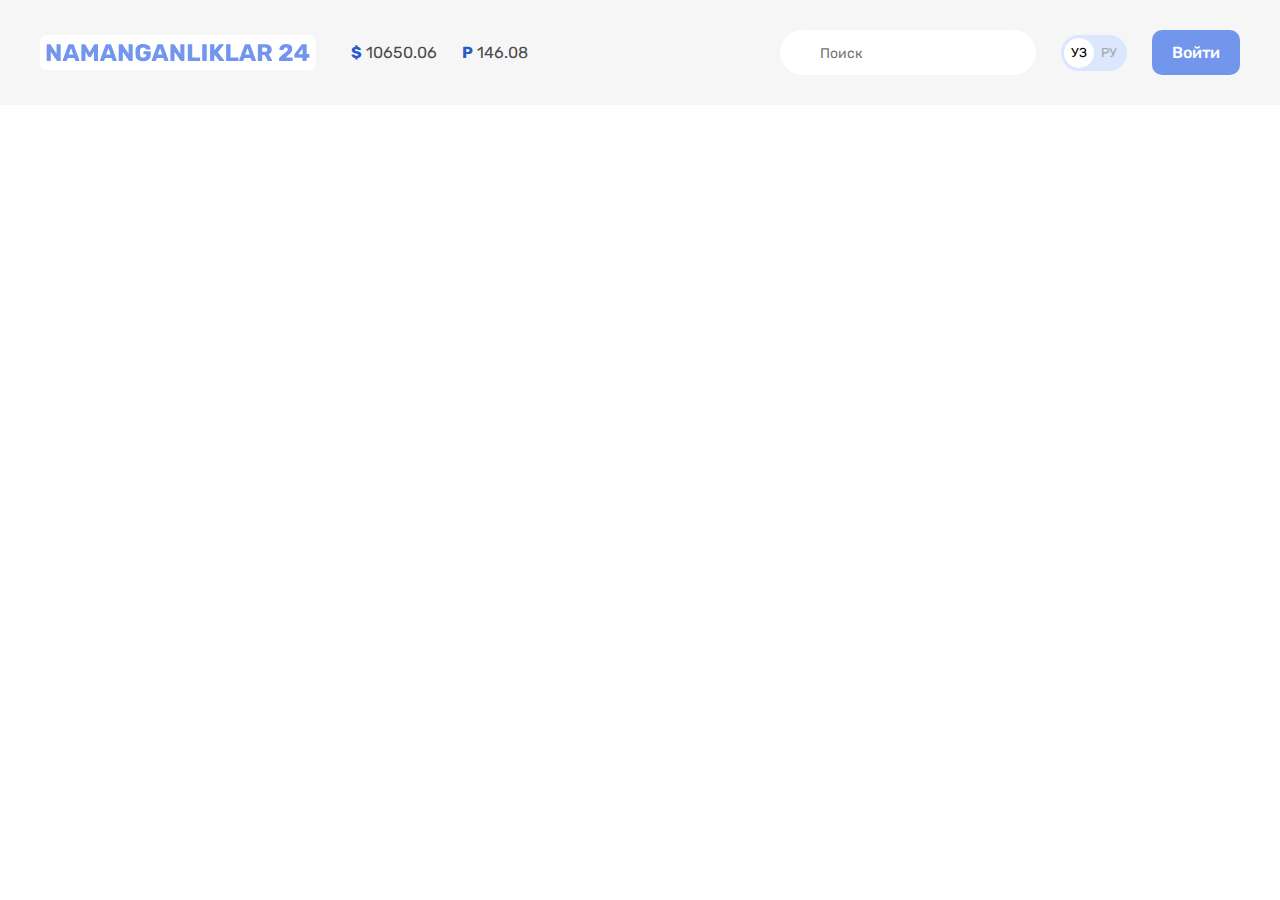
==== index.html @ 697c89db "Add global search form and offsetforms" ====
<!DOCTYPE html>
<html lang="uz">
<head>
  <meta charset="UTF-8">
  <meta http-equiv="X-UA-Compatible" content="IE=edge">
  <meta name="viewport" content="width=device-width, initial-scale=1.0">
  <!--Google fonts-->
  <link rel="preconnect" href="https://fonts.googleapis.com">
  <link rel="preconnect" href="https://fonts.gstatic.com" crossorigin>
  <link href="https://fonts.googleapis.com/css2?family=Rubik:wght@400;500;700&display=swap" rel="stylesheet">
  <link rel="stylesheet" type="text/css" href="css/main.css">
  <link rel="stylesheet" text="text/css" href="css/normalize.css">
  <title>N24 sayti</title>
</head>
<body>

  <!-- SITE-HEADER -->
  <header class="site-header">
    <!-- SITE-HEADER-TOP -->
    <div class="site-header-top">
      <div class="site-header-top-container container">
        <!-- SITE-HEADER-LOGO -->
        <a class="site-header-logo" href="index.html">
          <img class="logo-img" src="img/logo.svg" alt="N24-logo" width="264" height="28">
        </a>

        <!-- Currency-Rates -->
        <ul class="currency-rates">
          <li class="currency-rates-item">
            <b class="currency-rates-type">$</b>
            <span class="currency-rates-value">10650.06</span>
          </li>
          <li class="currency-rates-item">
            <b class="currency-rates-type">P</b>
            <span class="currency-rates-value">146.08</span>
          </li>
        </ul>

        <!-- Global-Search-Form -->
        <form class="global-search-form" action="https://echo.htmlacademy.ru" method="get">
          <input class="global-search-form-input" type="search" name="serch" placeholder="Поиск" aria-label="Поиск" required>
        </form>

        <!-- Lang-Toggle-->
        <div class="lang-toggle">
          <a class="lang-toggle-link lang-toggle-link-active" href="index.html">УЗ</a>
          <a class="lang-toggle-link" href="index.html/ru">РУ</a>
        </div>
          <!-- Site-Header-Auth -->
          <a class="button button-primary" href="#">Войти</a>
    </div>
    </div>
  </header>
</body>
</html>
---- css/main.css ----
/* Global */

* {
  box-sizing: border-box;
}

html {
  height: 100%;
  scroll-behavior: smooth;
}

body {
  display: flex;
  flex-direction: column;
  height: 100%;
  padding: 0;
  margin: 0;
  font-family: "Rubik", "Arial", sans-serif;
  font-size: 16px;
  line-height: 22px;
  background-color: #fff;
  color: #4a4b4c;
}

img {
  max-width: 100%;
  height: auto;
}

/* OUTLINE STYLES */
*:focus {
  outline: 2px dashed #7296ec;
  outline-offset: 3px;
}

/* BUTTON */
.button {
  display: inline-block;
  padding: 13px 20px;
  border-radius: 10px;
  font-size: 16px;
  line-height: normal;
  font-weight: 500;
  text-decoration: none;
  text-align: center;
  cursor: pointer;
}

.button-primary {
  background-color: #7296ec;
  color: #fff;
}

.button-primary:hover {
  opacity: 0.8;
}

.button-primary:active {
  opacity: 0.6;
}

/* CONTAINER */
.container {
  width: 100%;
  max-width: 1240px;
  padding-left: 20px;
  padding-right: 20px;
  margin-left: auto;
  margin-right: auto;
}

/* SITE-HEADER */
.site-header {
}

/* SITE-HEADER-TOP */
.site-header-top {
  padding-top: 30px;
  padding-bottom: 30px;
  background-color: #f6f6f6;
}

.site-header-top-container {
  display: flex;
  align-items: center;
}
.container {
}
.site-header-logo {
  background-color: #fff;
  margin-right: 35px;
  padding: 8px 6px;
  border-radius: 7px;
  display: flex;
}

.site-header-logo:hover {
  opacity: 0.8;
}

.site-header-logo:active {
  opacity: 0.6;
}

.logo-img {
}

/* CURRENCY-RATES */
.currency-rates {
  display: flex;
  align-items: center;
  padding: 0;
  margin: 0;
  margin-right: auto;
  list-style: none;
}
.currency-rates-item:not(:last-child) {
  margin-right: 25px;
}
.currency-rates-type {
  color: #2959ce;
}

/* GLOBAL-SEARCH-FORM */
.global-search-form {
  margin-right: 25px;
}

.global-search-form-input {
  padding-top: 15px;
  padding-right: 20px;
  padding-bottom: 13px;
  padding-left: 40px;
  border: 0;
  border-radius: 60px;
  font-size: 14px;
  line-height: normal;
}

.currency-rates-value {
}
.lang-toggle {
  display: flex;
  padding: 3px;
  margin-right: 25px;
  border-radius: 39px;
  background-color: #dce6ff;
}
.lang-toggle-link {
  width: 30px;
  height: 30px;
  border-radius: 50%;
  font-size: 13px;
  line-height: 30px;
  color: #a6a6a6;
  text-align: center;
  text-decoration: none;
}
.lang-toggle-link-active {
  background-color: #fff;
  color: #000;
}
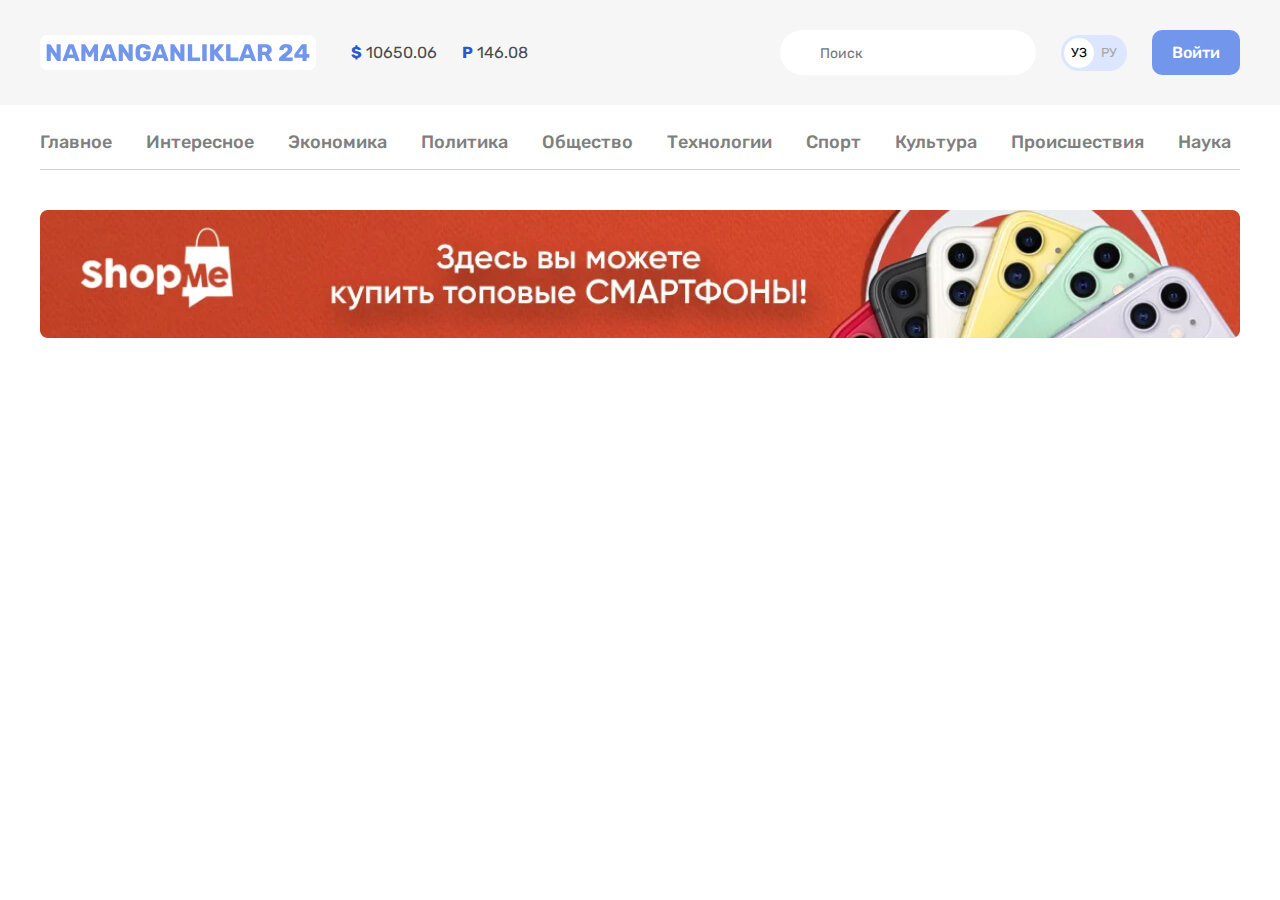
==== commit 33245368: "Add site-nav and site-header banner" ====
--- a/index.html
+++ b/index.html
@@ -50,6 +50,31 @@
           <a class="button button-primary" href="#">Войти</a>
     </div>
     </div>
+
+  <div class="container">
+    <!-- SITENAV -->
+    <nav class="sitenav">
+      <ul class="sitenav-list">
+        <li class="sitenav-item"><a class="sitenav-link" href="#">Главное</a></li>
+        <li class="sitenav-item"><a class="sitenav-link" href="#">Интересное</a></li>
+        <li class="sitenav-item"><a class="sitenav-link" href="#">Экономика</a></li>
+        <li class="sitenav-item"><a class="sitenav-link" href="#">Политика</a></li>
+        <li class="sitenav-item"><a class="sitenav-link" href="#">Общество</a></li>
+        <li class="sitenav-item"><a class="sitenav-link" href="#">Технологии</a></li>
+        <li class="sitenav-item"><a class="sitenav-link" href="#">Спорт</a></li>
+        <li class="sitenav-item"><a class="sitenav-link" href="#">Культура</a></li>
+        <li class="sitenav-item"><a class="sitenav-link" href="#">Происшествия</a></li>
+        <li class="sitenav-item"><a class="sitenav-link" href="#">Наука</a></li>
+      </ul>
+    </nav>
+
+    <!-- SITE-HEADER-BANNER -->
+    <aside class="site-header-banner">
+      <a class="site-header-banner-link" href="https://olcha.uz" target="_blank">
+        <img class="site-header-banner-img" src="img/shopme-banner.jpg" alt="Shopme banner" width="1200" height="128" srcset="img/shopme-banner.jpg 1x, img/shopme-banner@2x.jpg 2x">
+      </a>
+    </aside>
+  </div>
   </header>
 </body>
-</html>+</html>
--- a/css/main.css
+++ b/css/main.css
@@ -76,9 +76,10 @@
 /* SITE-HEADER-TOP */
 .site-header-top {
   padding-top: 30px;
+  margin-bottom: 10px;
   padding-bottom: 30px;
   background-color: #f6f6f6;
-}
+ }
 
 .site-header-top-container {
   display: flex;
@@ -160,3 +161,50 @@
   background-color: #fff;
   color: #000;
 }
+
+/* SITENAV */
+.sitenav {
+  padding-top: 12px;
+  padding-bottom: 12px;
+  border-bottom: 1px solid #d1d1d1;
+  margin-bottom: 40px;
+  font-size: 18px;
+  line-height: normal;
+  font-weight: 500;
+}
+.sitenav-list {
+  display: flex;
+  flex-wrap: wrap;
+  align-items: center;
+  padding: 0;
+  margin: 0;
+  list-style: none;
+}
+
+.sitenav-item {
+  margin-top: 4px;
+  margin-bottom: 4px;
+}
+
+.sitenav-item:not(:last-child) {
+  margin-right: 34px;
+}
+
+.sitenav-link {
+  display: block;
+  color: #7f7f7f;
+  text-decoration: none;
+}
+
+.sitenav-link:hover {
+  color: #7296ec;
+}
+
+.sitenav-link:active {
+  opacity: 0.6;
+}
+
+/* SITE-HEADER-BANNER */
+.site-header-banner-link {
+  display: flex;
+}
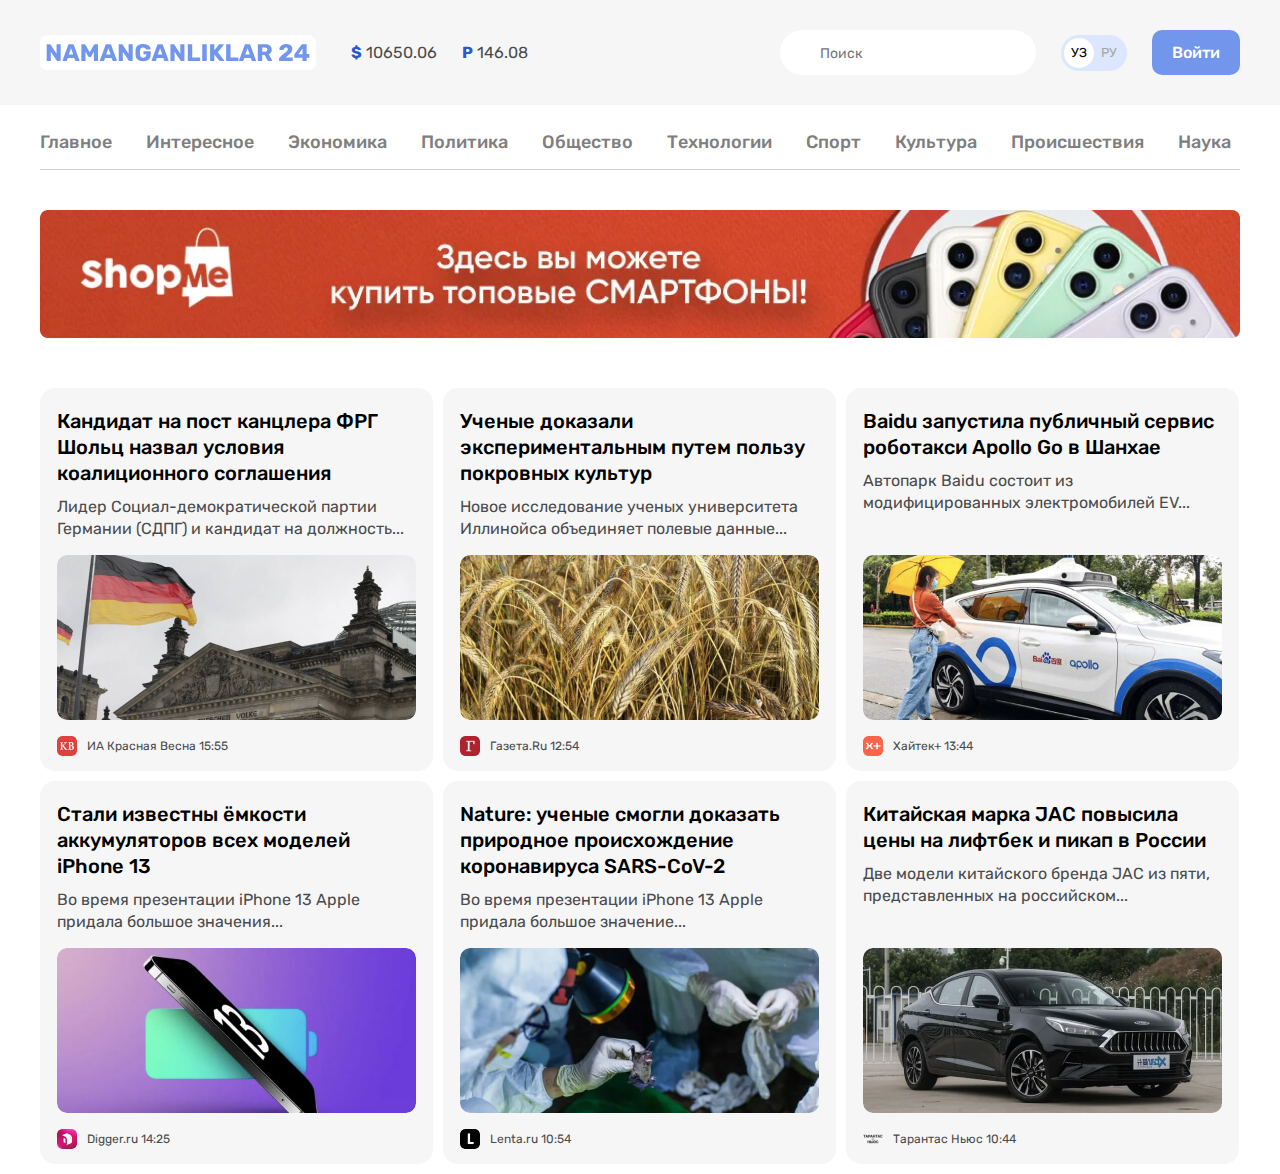
==== commit e4a07e98: "Add site-news grid" ====
--- a/index.html
+++ b/index.html
@@ -9,7 +9,7 @@
   <link rel="preconnect" href="https://fonts.gstatic.com" crossorigin>
   <link href="https://fonts.googleapis.com/css2?family=Rubik:wght@400;500;700&display=swap" rel="stylesheet">
   <link rel="stylesheet" type="text/css" href="css/main.css">
-  <link rel="stylesheet" text="text/css" href="css/normalize.css">
+  <link rel="stylesheet" type="text/css" href="css/normalize.css">
   <title>N24 sayti</title>
 </head>
 <body>
@@ -76,5 +76,110 @@
     </aside>
   </div>
   </header>
+
+  <!-- MAIN-CONTENT -->
+  <main class="main-content">
+    <div class="container">
+      <!-- <h1>Namanganliklar24 - сайт новостей</h1> -->
+
+      <!-- TOP-NEWS -->
+      <section class="top-news">
+        <!-- <h2>Топ новости</h2> -->
+        <!-- NEWS-GRID -->
+        <div class="news-grid">
+          <!-- NEWS-GRID-ITEM -->
+          <article class="news-grid-item article-card">
+            <h3 class="article-card-title">
+              <a class="article-card-link" href="#">Кандидат на пост канцлера ФРГ Шольц назвал условия коалиционного соглашения</a>
+            </h3>
+            <p class="article-card-text">Лидер Социал-демократической партии Германии (СДПГ) и кандидат на должность...</p>
+            <img class="article-card-img" src="img/germany.jpg" alt="Кандидат на пост канцлера ФРГ Шольц назвал условия коалиционного соглашения" width="360" height="165" srcset="img/germany.jpg 1x, img/germany.jpg 2x">
+            <footer class="article-card-footer">
+              <img class="article-card-source-icon" src="img/krasnaya-vesna.jpg" alt="" width="20" height="20" srcset="img/krasnaya-vesna.jpg 1x, img/krasnaya-vesna.jpg 2x">
+              <div class="article-card-source-item">
+                <span class="article-card-source">ИА Красная Весна</span>
+                <time datetime="2021-09-27T15:55:00 ">15:55</time>
+              </div>
+            </footer>
+          </article>
+          <!-- NEWS-GRID-ITEM -->
+          <article class="news-grid-item article-card">
+            <h3 class="article-card-title">
+              <a class="article-card-link" href="#">Ученые доказали экспериментальным путем пользу покровных культур</a>
+            </h3>
+            <p class="article-card-text">Новое исследование ученых университета Иллинойса объединяет полевые данные...</p>
+            <img class="article-card-img" src="img/wheat.jpg" alt="Ученые доказали экспериментальным путем пользу покровных культур" width="360" height="165" srcset="img/wheat.jpg 1x, img/wheat.jpg 2x">
+            <footer class="article-card-footer">
+              <img class="article-card-source-icon" src="img/gazetaru.jpg" alt="" width="20" height="20" srcset="img/gazetaru.jpg 1x, img/gazetaru.jpg 2x">
+              <div class="article-card-source-item">
+                <span class="article-card-source">Газета.Ru</span>
+                <time datetime="2021-09-27T12:54:00 ">12:54</time>
+              </div>
+            </footer>
+          </article>
+          <!-- NEWS-GRID-ITEM -->
+          <article class="news-grid-item article-card">
+            <h3 class="article-card-title">
+              <a class="article-card-link" href="#">Baidu запустила публичный сервис роботакси Apollo Go в Шанхае</a>
+            </h3>
+            <p class="article-card-text">Автопарк Baidu состоит из модифицированных электромобилей EV...</p>
+            <img class="article-card-img" src="img/baidu.jpg" alt="Baidu запустила публичный сервис роботакси Apollo Go в Шанхае" width="360" height="165" srcset="img/baidu.jpg 1x, img/baidu.jpg 2x">
+            <footer class="article-card-footer">
+              <img class="article-card-source-icon" src="img/haytek.jpg" alt="" width="20" height="20" srcset="img/haytek.jpg 1x, img/haytek.jpg 2x">
+              <div class="article-card-source-item">
+                <span class="article-card-source">Хайтек+</span>
+                <time datetime="2021-09-27T13:44:00 ">13:44</time>
+              </div>
+            </footer>
+          </article>
+          <!-- NEWS-GRID-ITEM -->
+          <article class="news-grid-item article-card">
+            <h3 class="article-card-title">
+              <a class="article-card-link" href="#">Стали известны ёмкости аккумуляторов всех моделей iPhone 13</a>
+            </h3>
+            <p class="article-card-text">Во время презентации iPhone 13 Apple придала большое значения...</p>
+            <img class="article-card-img" src="img/iphone.jpg" alt="Стали известны ёмкости аккумуляторов всех моделей iPhone 13" width="360" height="165" srcset="img/iphone.jpg 1x, img/iphone.jpg 2x">
+            <footer class="article-card-footer">
+              <img class="article-card-source-icon" src="img/digger.jpg" alt="" width="20" height="20" srcset="img/digger.jpg 1x, img/digger.jpg 2x">
+              <div class="article-card-source-item">
+                <span class="article-card-source">Digger.ru</span>
+                <time datetime="2021-09-27T14:25:00 ">14:25</time>
+              </div>
+            </footer>
+          </article>
+          <!-- NEWS-GRID-ITEM -->
+          <article class="news-grid-item article-card">
+            <h3 class="article-card-title">
+              <a class="article-card-link" href="#">Nature: ученые смогли доказать природное происхождение коронавируса SARS-CoV-2</a>
+            </h3>
+            <p class="article-card-text">Во время презентации iPhone 13 Apple придала большое значение...</p>
+            <img class="article-card-img" src="img/science.jpg" alt="Nature: ученые смогли доказать природное происхождение коронавируса SARS-CoV-2" width="360" height="165" srcset="img/science.jpg 1x, img/science.jpg 2x">
+            <footer class="article-card-footer">
+              <img class="article-card-source-icon" src="img/lentaru.jpg" alt="" width="20" height="20" srcset="img/lentaru.jpg 1x, img/lentaru.jpg 2x">
+              <div class="article-card-source-item">
+                <span class="article-card-source">Lenta.ru</span>
+                <time datetime="2021-09-27T10:54:00 ">10:54</time>
+              </div>
+            </footer>
+          </article>
+          <!-- NEWS-GRID-ITEM -->
+          <article class="news-grid-item article-card">
+            <h3 class="article-card-title">
+              <a class="article-card-link" href="#">Китайская марка JAC повысила цены на лифтбек и пикап в России</a>
+            </h3>
+            <p class="article-card-text">Две модели китайского бренда JAC из пяти, представленных на российском...</p>
+            <img class="article-card-img" src="img/car.jpg" alt="Китайская марка JAC повысила цены на лифтбек и пикап в России" width="360" height="165" srcset="img/car.jpg 1x, img/car.jpg 2x">
+            <footer class="article-card-footer">
+              <img class="article-card-source-icon" src="img/tarantas.png" alt="" width="20" height="20" srcset="img/tarantas.png 1x, img/tarantas.png 2x">
+              <div class="article-card-source-item">
+                <span class="article-card-source">Тарантас Ньюс</span>
+                <time datetime="2021-09-27T10:44:00 ">10:44</time>
+              </div>
+            </footer>
+          </article>
+        </div>
+      </section>
+    </div>
+  </main>
 </body>
 </html>
--- a/css/main.css
+++ b/css/main.css
@@ -208,3 +208,85 @@
 .site-header-banner-link {
   display: flex;
 }
+
+/* MAIN-CONTENT */
+.main-content {
+  flex-grow: 1;
+  padding-top: 50px;
+}
+
+/* NEWS-GRID */
+.news-grid {
+  display: flex;
+  flex-wrap: wrap;
+  margin-left: -10px;
+}
+
+.news-grid-item {
+  width: 393px;
+  margin-left: 10px;
+  margin-bottom: 10px;
+}
+
+.article-card {
+  display: flex;
+  flex-direction: column;
+  padding: 20px 17px 15px;
+  border-radius: 15px;
+  background-color: #f6f6f6;
+}
+
+.article-card-title {
+  margin-top: 0;
+  margin-bottom: 10px;
+  font-size: 20px;
+  font-weight: 500;
+  line-height: 26px;
+}
+.article-card-link {
+  display: inline-block;
+  color: #000;
+  text-decoration: none;
+}
+
+.article-card-link:hover {
+  color: #7296ec;
+}
+
+.article-card-link:active {
+  opacity: 0.6;
+}
+
+.article-card-text {
+  margin-top: 0;
+  margin-bottom: 15px;
+}
+
+.article-card-img {
+  display: block;
+  margin-top: auto;
+  width: 360px;
+  height: 165px;
+  margin-bottom: 16px;
+  border-radius: 10px;
+  object-fit: cover;
+}
+.article-card-footer {
+  display: flex;
+  align-items: center;
+}
+
+.article-card-source-icon {
+  width: 20px;
+  height: 20px;
+  margin-right: 10px;
+  border-radius: 5px;
+}
+
+.article-card-source-item {
+  font-size: 12px;
+  line-height: normal;
+  color: 5e5f61;
+}
+.article-card-source {
+}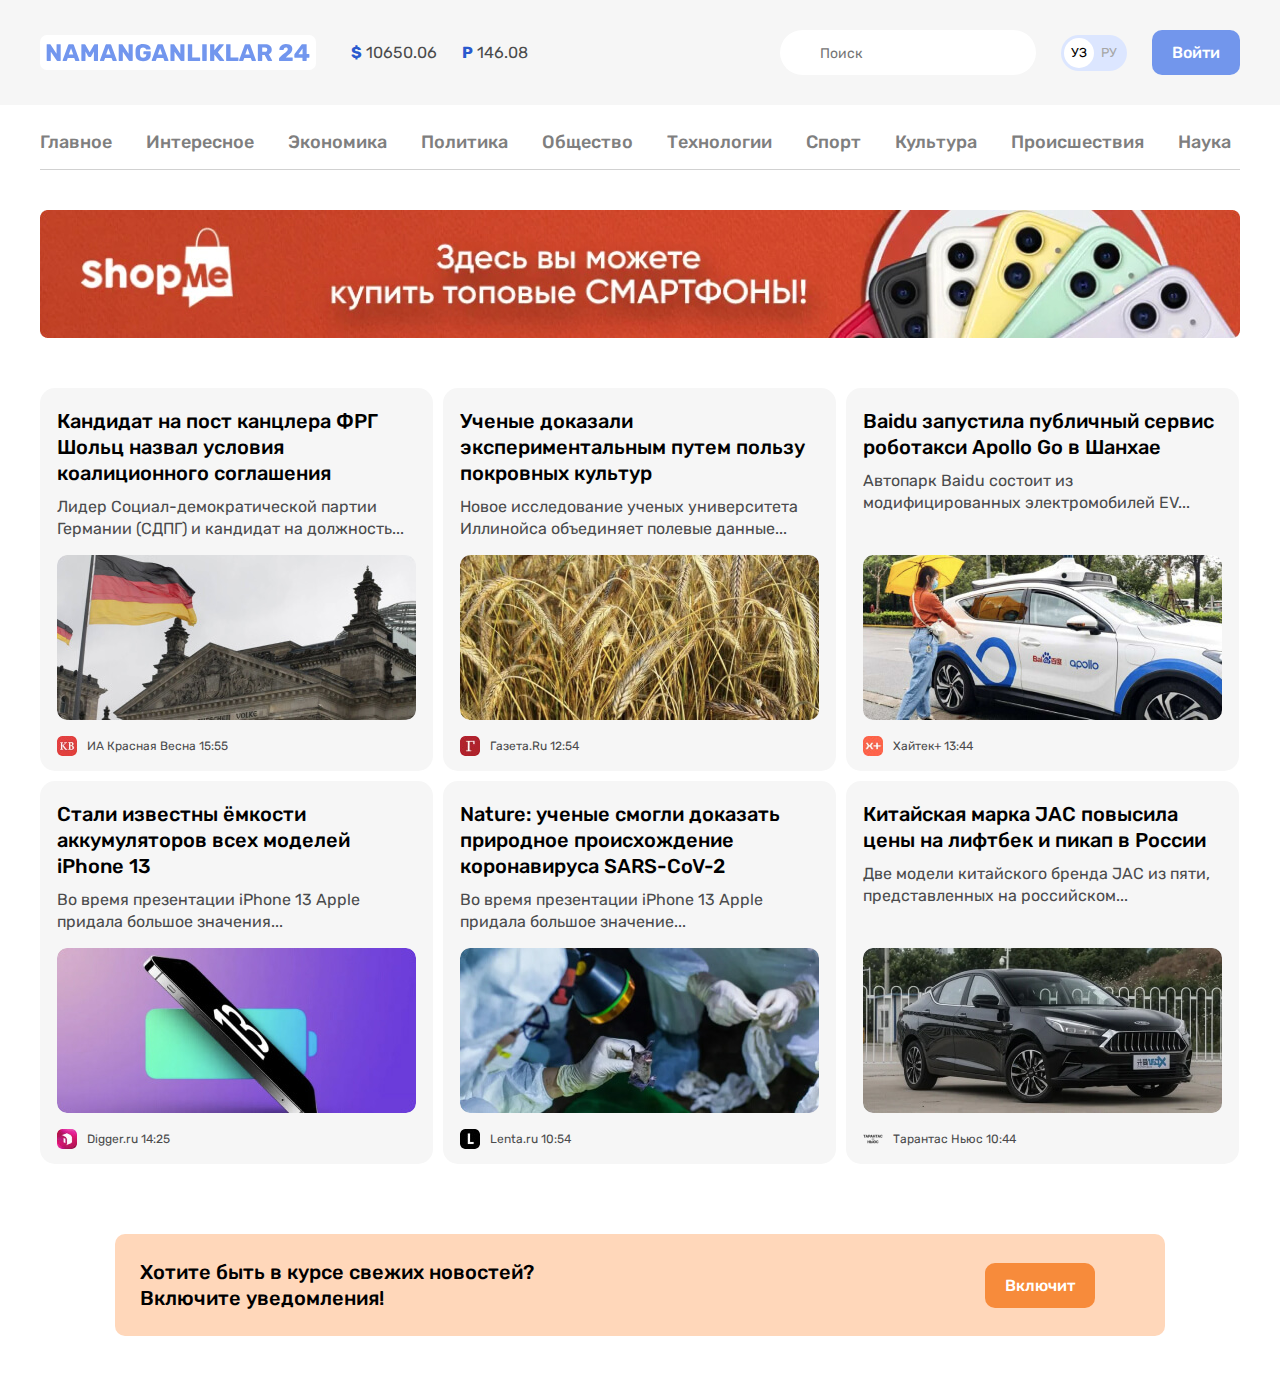
==== commit 74d806d2: "Add notifications-cta settings" ====
--- a/index.html
+++ b/index.html
@@ -179,6 +179,14 @@
           </article>
         </div>
       </section>
+
+      <!-- NOTIFICATION-CTA -->
+      <section class="cotification-cta">
+        <div class="notification-cta-text">Хотите быть в курсе свежих новостей?
+          <br>Включите уведомления!
+        </div>
+        <button class="button button-orange" type="button">Включит</button>
+      </section>
     </div>
   </main>
 </body>
--- a/css/main.css
+++ b/css/main.css
@@ -36,6 +36,7 @@
 /* BUTTON */
 .button {
   display: inline-block;
+  border: 0;
   padding: 13px 20px;
   border-radius: 10px;
   font-size: 16px;
@@ -46,17 +47,18 @@
   cursor: pointer;
 }
 
+.button:hover {
+  opacity: 0.6;
+}
+
 .button-primary {
   background-color: #7296ec;
   color: #fff;
 }
 
-.button-primary:hover {
-  opacity: 0.8;
-}
-
-.button-primary:active {
-  opacity: 0.6;
+.button-orange {
+  background-color: #f78b3b;
+  color: #fff;
 }
 
 /* CONTAINER */
@@ -288,5 +290,26 @@
   line-height: normal;
   color: 5e5f61;
 }
-.article-card-source {
+
+/* NOTIFICATION-CTA */
+.cotification-cta {
+  display: flex;
+  justify-content: space-between;
+  align-items: center;
+  padding: 25px 70px 25px 25px;
+  margin: 60px 75px;
+  border-radius: 10px;
+  background-color: #ffd7ba;
+}
+
+.notification-cta-text {
+  font-size: 20px;
+  font-weight: 500;
+  line-height: 26px;
+  color: #000;
+
+}
+.button {
+}
+.button-orange {
 }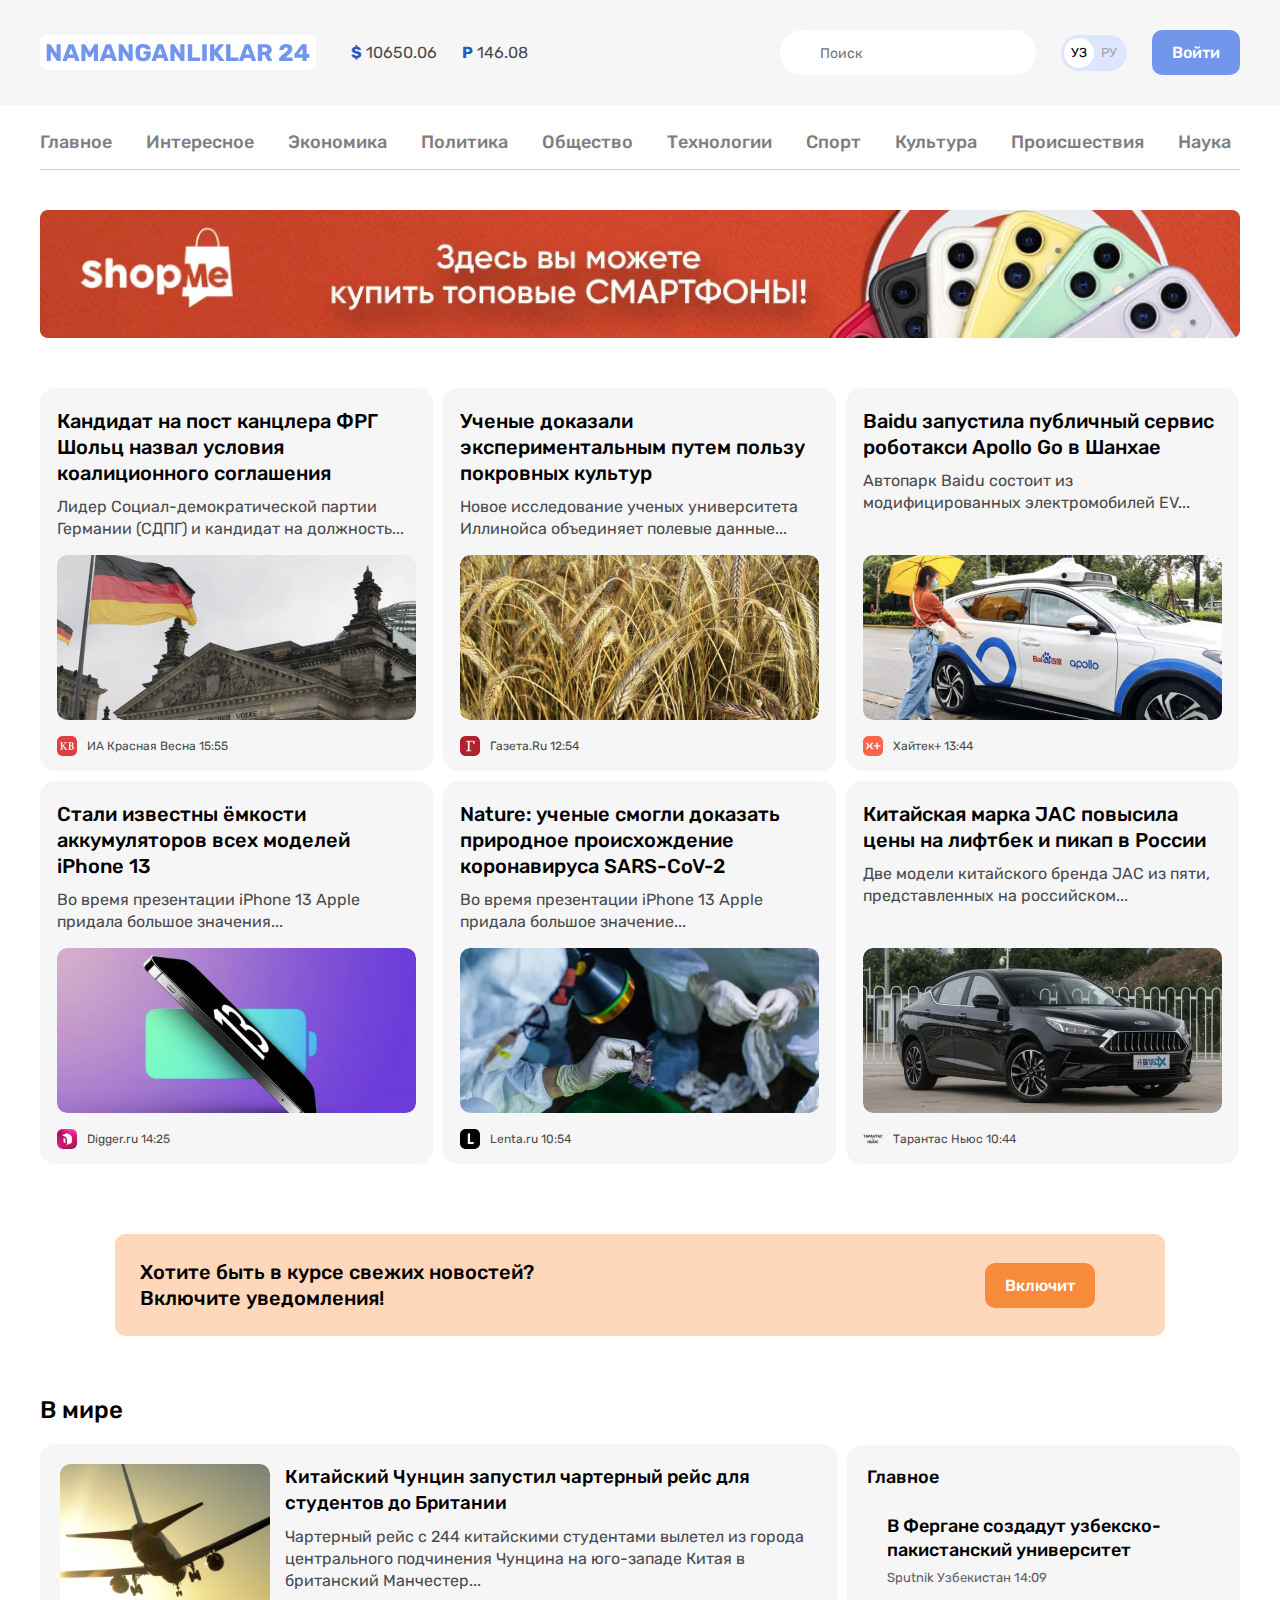
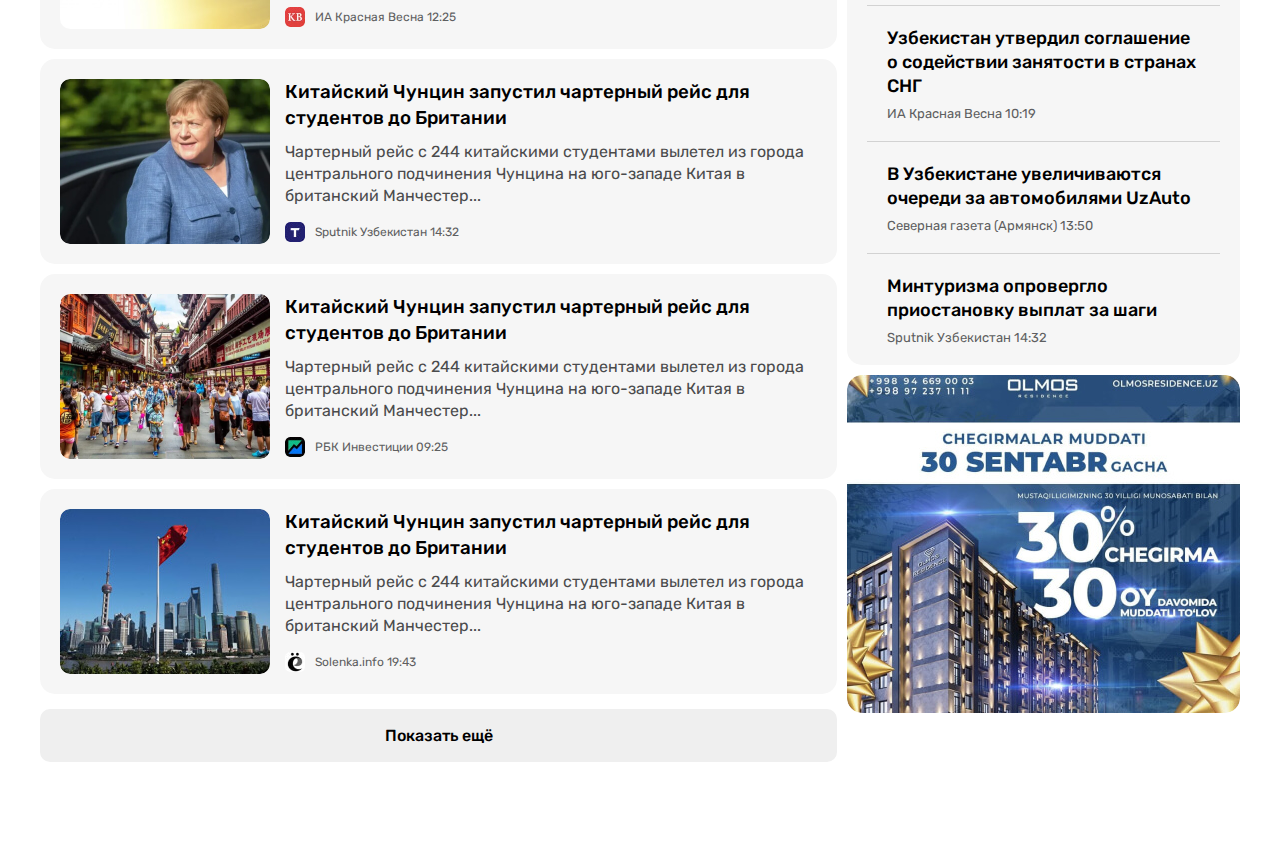
==== commit 2ed62c65: "Add global-news and sidebar" ====
--- a/index.html
+++ b/index.html
@@ -187,6 +187,136 @@
         </div>
         <button class="button button-orange" type="button">Включит</button>
       </section>
+
+      <div class="layout_2-1">
+        <div class="layout-2-1-main">
+          <section class="global-news">
+            <h2 class="global-news-heading">В мире</h2>
+            <!-- NEWS-LIST -->
+            <div class="news-list">
+              <div class="news-list-item article-card-horizontal">
+                <img class="article-card-horizontal-img" src="img/airplane.jpg" alt="" width="210" height="165" srcset="img/airplane.jpg 1x, img/airplane.jpg 2x">
+                <div class="article-card-horizontal-content">
+                  <h3 class="article-card-horizontal-title">
+                    <a class="article-card-horizontal-link" href="#">Китайский Чунцин запустил чартерный рейс для студентов до Британии</a>
+                  </h3>
+                  <p class="article-card-horizontal-text">Чартерный рейс с 244 китайскими студентами вылетел из города центрального подчинения Чунцина на юго-западе Китая в британский Манчестер...</p>
+                  <footer class="article-card-horizontal-footer">
+                    <img class="article-card-horizontal-source-icon" src="img/krasnaya-vesna.jpg" alt="" width="20" height="20" srcset="img/krasnaya-vesna.jpg 1x, img/krasnaya-vesna.jpg 2x">
+                    <div class="article-card-horizontal-source-item">
+                      <span class="article-card-horizontal-source">ИА Красная Весна</span>
+                      <time datetime="2021-09-27T12:25:00 ">12:25</time>
+                    </div>
+                  </footer>
+                </div>
+              </div>
+
+              <div class="news-list-item article-card-horizontal">
+                <img class="article-card-horizontal-img" src="img/merkel.jpg" alt="" width="210" height="165" srcset="img/merkel.jpg 1x, img/merkel.jpg 2x">
+                <div class="article-card-horizontal-content">
+                  <h3 class="article-card-horizontal-title">
+                    <a class="article-card-horizontal-link" href="#">Китайский Чунцин запустил чартерный рейс для студентов до Британии</a>
+                  </h3>
+                  <p class="article-card-horizontal-text">Чартерный рейс с 244 китайскими студентами вылетел из города центрального подчинения Чунцина на юго-западе Китая в британский Манчестер...</p>
+                  <footer class="article-card-horizontal-footer">
+                    <img class="article-card-horizontal-source-icon" src="img/tacc.jpg" alt="" width="20" height="20" srcset="img/tacc.jpg 1x, img/tacc.jpg 2x">
+                    <div class="article-card-horizontal-source-item">
+                      <span class="article-card-horizontal-source">Sputnik Узбекистан</span>
+                      <time datetime="2021-09-27T14:32:00 ">14:32</time>
+                    </div>
+                  </footer>
+                </div>
+              </div>
+
+              <div class="news-list-item article-card-horizontal">
+                <img class="article-card-horizontal-img" src="img/shanhay.jpg" alt="" width="210" height="165" srcset="img/shanhay.jpg 1x, img/shanhay.jpg 2x">
+                <div class="article-card-horizontal-content">
+                  <h3 class="article-card-horizontal-title">
+                    <a class="article-card-horizontal-link" href="#">Китайский Чунцин запустил чартерный рейс для студентов до Британии</a>
+                  </h3>
+                  <p class="article-card-horizontal-text">Чартерный рейс с 244 китайскими студентами вылетел из города центрального подчинения Чунцина на юго-западе Китая в британский Манчестер...</p>
+                  <footer class="article-card-horizontal-footer">
+                    <img class="article-card-horizontal-source-icon" src="img/rambler.jpg" alt="" width="20" height="20" srcset="img/rambler.jpg 1x, img/rambler.jpg 2x">
+                    <div class="article-card-horizontal-source-item">
+                      <span class="article-card-horizontal-source">РБК Инвестиции</span>
+                      <time datetime="2021-09-27T09:25:00 ">09:25</time>
+                    </div>
+                  </footer>
+                </div>
+              </div>
+
+              <div class="news-list-item article-card-horizontal">
+                <img class="article-card-horizontal-img" src="img/asha.jpg" alt="" width="210" height="165" srcset="img/asha.jpg 1x, img/asha.jpg 2x">
+                <div class="article-card-horizontal-content">
+                  <h3 class="article-card-horizontal-title">
+                    <a class="article-card-horizontal-link" href="#">Китайский Чунцин запустил чартерный рейс для студентов до Британии</a>
+                  </h3>
+                  <p class="article-card-horizontal-text">Чартерный рейс с 244 китайскими студентами вылетел из города центрального подчинения Чунцина на юго-западе Китая в британский Манчестер...</p>
+                  <footer class="article-card-horizontal-footer">
+                    <img class="article-card-horizontal-source-icon" src="img/solenka.jpg" alt="" width="20" height="20" srcset="img/solenka.jpg 1x, img/solenka.jpg 2x">
+                    <div class="article-card-horizontal-source-item">
+                      <span class="article-card-horizontal-source">Solenka.info</span>
+                      <time datetime="2021-09-27T19:43:00 ">19:43</time>
+                    </div>
+                  </footer>
+                </div>
+              </div>
+            </div>
+
+            <button class="news-list-more-button button button-block" type="button">Показать ещё</button>
+          </section>
+        </div>
+
+      <div class="layout-2-1-sidebar">
+        <section class="layout-2-1-sidebar-item sidebar-news-card">
+          <h2 class="sidebar-news-card-heading">Главное</h2>
+          <ul class="sidebar-news-card-list">
+            <li class="sidebar-news-card-item">
+              <h3 class="sidebar-news-card-title">
+                <a href="" class="sidebar-news-card-link" href="#">В Фергане создадут узбекско-пакистанский университет</a>
+              </h3>
+              <div class="sidebar-news-card-source-time">
+                <span class="sidebar-news-card-source">Sputnik Узбекистан</span>
+                <time datetime="2021-09-27T14:09:00 ">14:09</time>
+              </div>
+            </li>
+            <li class="sidebar-news-card-item">
+              <h3 class="sidebar-news-card-title">
+                <a href="" class="sidebar-news-card-link" href="#">Узбекистан утвердил соглашение о содействии занятости в странах СНГ</a>
+              </h3>
+              <div class="sidebar-news-card-source-time">
+                <span class="sidebar-news-card-source">ИА Красная Весна</span>
+                <time datetime="2021-09-27T10:19:00 ">10:19</time>
+              </div>
+            </li>
+            <li class="sidebar-news-card-item">
+              <h3 class="sidebar-news-card-title">
+                <a href="" class="sidebar-news-card-link" href="#">В Узбекистане увеличиваются очереди за автомобилями UzAuto</a>
+              </h3>
+              <div class="sidebar-news-card-source-time">
+                <span class="sidebar-news-card-source">Северная газета (Армянск)</span>
+                <time datetime="2021-09-27T13:50:00 ">13:50</time>
+              </div>
+            </li>
+            <li class="sidebar-news-card-item">
+              <h3 class="sidebar-news-card-title">
+                <a href="" class="sidebar-news-card-link" href="#">Минтуризма опровергло приостановку выплат за шаги</a>
+              </h3>
+              <div class="sidebar-news-card-source-time">
+                <span class="sidebar-news-card-source">Sputnik Узбекистан</span>
+                <time datetime="2021-09-27T14:32:00 ">14:32</time>
+              </div>
+            </li>
+          </ul>
+        </section>
+
+        <aside class="layout-2-1-sidebar-item sidebar-ad">
+          <a class="sidebar-ad-link" href="#" target="_blank">
+            <img class="sidebar-ad-img" src="img/advertise.jpg" alt="" width="393" height="338" srcset="img/advertise.jpg 1x, img/advertise.jpg 2x">
+          </a>
+        </aside>
+      </div>
+      </div>
     </div>
   </main>
 </body>
--- a/css/main.css
+++ b/css/main.css
@@ -47,8 +47,15 @@
   cursor: pointer;
 }
 
-.button:hover {
+
+
+.button:active {
   opacity: 0.6;
+}
+
+.button-block {
+  display: block;
+  width: 100%;
 }
 
 .button-primary {
@@ -81,7 +88,7 @@
   margin-bottom: 10px;
   padding-bottom: 30px;
   background-color: #f6f6f6;
- }
+}
 
 .site-header-top-container {
   display: flex;
@@ -215,6 +222,7 @@
 .main-content {
   flex-grow: 1;
   padding-top: 50px;
+  padding-bottom: 100px;
 }
 
 /* NEWS-GRID */
@@ -309,7 +317,191 @@
   color: #000;
 
 }
-.button {
-}
-.button-orange {
+
+/* GLOBAL-NEWS */
+.global-news {
+
+}
+
+.global-news-heading {
+  margin-top: 0;
+  margin-bottom: 20px;
+  font-size: 24x;
+  font-weight: 500;
+  line-height: normal;
+  color: #000;
+}
+
+.news-list {
+  display: flex;
+  flex-direction: column;
+  margin-bottom: 15px;
+}
+.news-list-item:not(:last-child) {
+  margin-bottom: 10px;
+}
+
+/* ARTICLE-CARD-HORIZONTAL */
+.article-card-horizontal {
+  display: flex;
+  align-items: flex-start;
+  padding: 20px;
+  border-radius: 15px;
+  background-color: #f6f6f6;
+}
+.article-card-horizontal-img {
+  width: 210px;
+  height: 165px;
+  margin-right: 15px;
+  border-radius: 10px;
+  object-fit: cover;
+}
+.article-card-horizontal-content {
+  flex-grow: 1;
+}
+.article-card-horizontal-title {
+  margin-top: 0;
+  margin-bottom: 10px;
+  font-style: 20px;
+  line-height: 26px;
+  font-weight: 500;
+}
+.article-card-horizontal-link {
+  display: inline-block;
+  color: #000;
+  text-decoration: none;
+}
+
+.article-card-horizontal-link:hover {
+  color: #7296ec;
+}
+
+.article-card-horizontal-link:active {
+  opacity: 0.6;
+}
+.article-card-horizontal-text {
+  margin-top: 0;
+  margin-bottom: 15px;
+  font-size: 16x;
+  line-height: 22px;
+}
+.article-card-horizontal-footer {
+  display: flex;
+  align-items: center;
+}
+.article-card-horizontal-source-icon {
+  width: 20px;
+  height: 20px;
+  margin-right: 10px;
+  border-radius: 5px;
+  object-fit: cover;
+}
+.article-card-horizontal-source-item {
+  font-size: 12px;
+  line-height: normal;
+  color: #5e5f61;
+}
+
+.news-list-more-button {
+  padding: 17px;
+}
+
+/* LAYOUT */
+.layout_2-1 {
+  display: flex;
+  align-items: flex-start;
+}
+
+.layout-2-1-main {
+  width: 797px;
+  margin-right: 10px;
+}
+
+.layout-2-1-sidebar {
+  width: 393px;
+  margin-top: 49px;
+}
+
+.layout-2-1-sidebar-item:not(:last-child) {
+  margin-bottom: 10px;
+}
+
+/* SIDEBAR-NEWS-CARD */
+.sidebar-news-card {
+  padding: 20px;
+  border-radius: 15px;
+  background-color: #f6f6f6;
+  color: #000;
+}
+
+.sidebar-news-card-heading {
+  margin-top: 0;
+  margin-bottom: 25px;
+  font-size: 18px;
+  line-height: 24px;
+  font-weight: 500;
+}
+
+.sidebar-news-card-list {
+  padding: 0;
+  margin: 0;
+  list-style: none;
+}
+
+.sidebar-news-card-item {
+  padding-top: 20px;
+  padding: 20px;
+}
+
+.sidebar-news-card-item:first-child {
+  padding-top: 0;
+}
+
+.sidebar-news-card-item:last-child {
+  padding-bottom: 0;
+}
+
+.sidebar-news-card-item:not(:last-child) {
+  border-bottom: 1px solid #d2d2d2;
+}
+
+.sidebar-news-card-title {
+  margin-top: 0;
+  margin-bottom: 8px;
+  font-size: 18px;
+  font-weight: 500;
+  line-height: 24px;
+}
+
+.sidebar-news-card-link {
+  display: inline-block;
+  color: #000;
+  text-decoration: none;
+}
+
+.sidebar-news-card-link:hover {
+  color: #7296ec;
+}
+
+.sidebar-news-card-link:active {
+  opacity: 0.6;
+}
+
+.sidebar-news-card-source-time {
+  font-size: 13px;
+  line-height: normal;
+  color: #5e5f61;
+}
+
+
+/* SIDEBAR-AD */
+.sidebar-ad {
+  display: flex;
+}
+
+.sidebar-ad-img {
+  width: 393px;
+  height: 338px;
+  object-fit: cover;
+  border-radius: 15px;
 }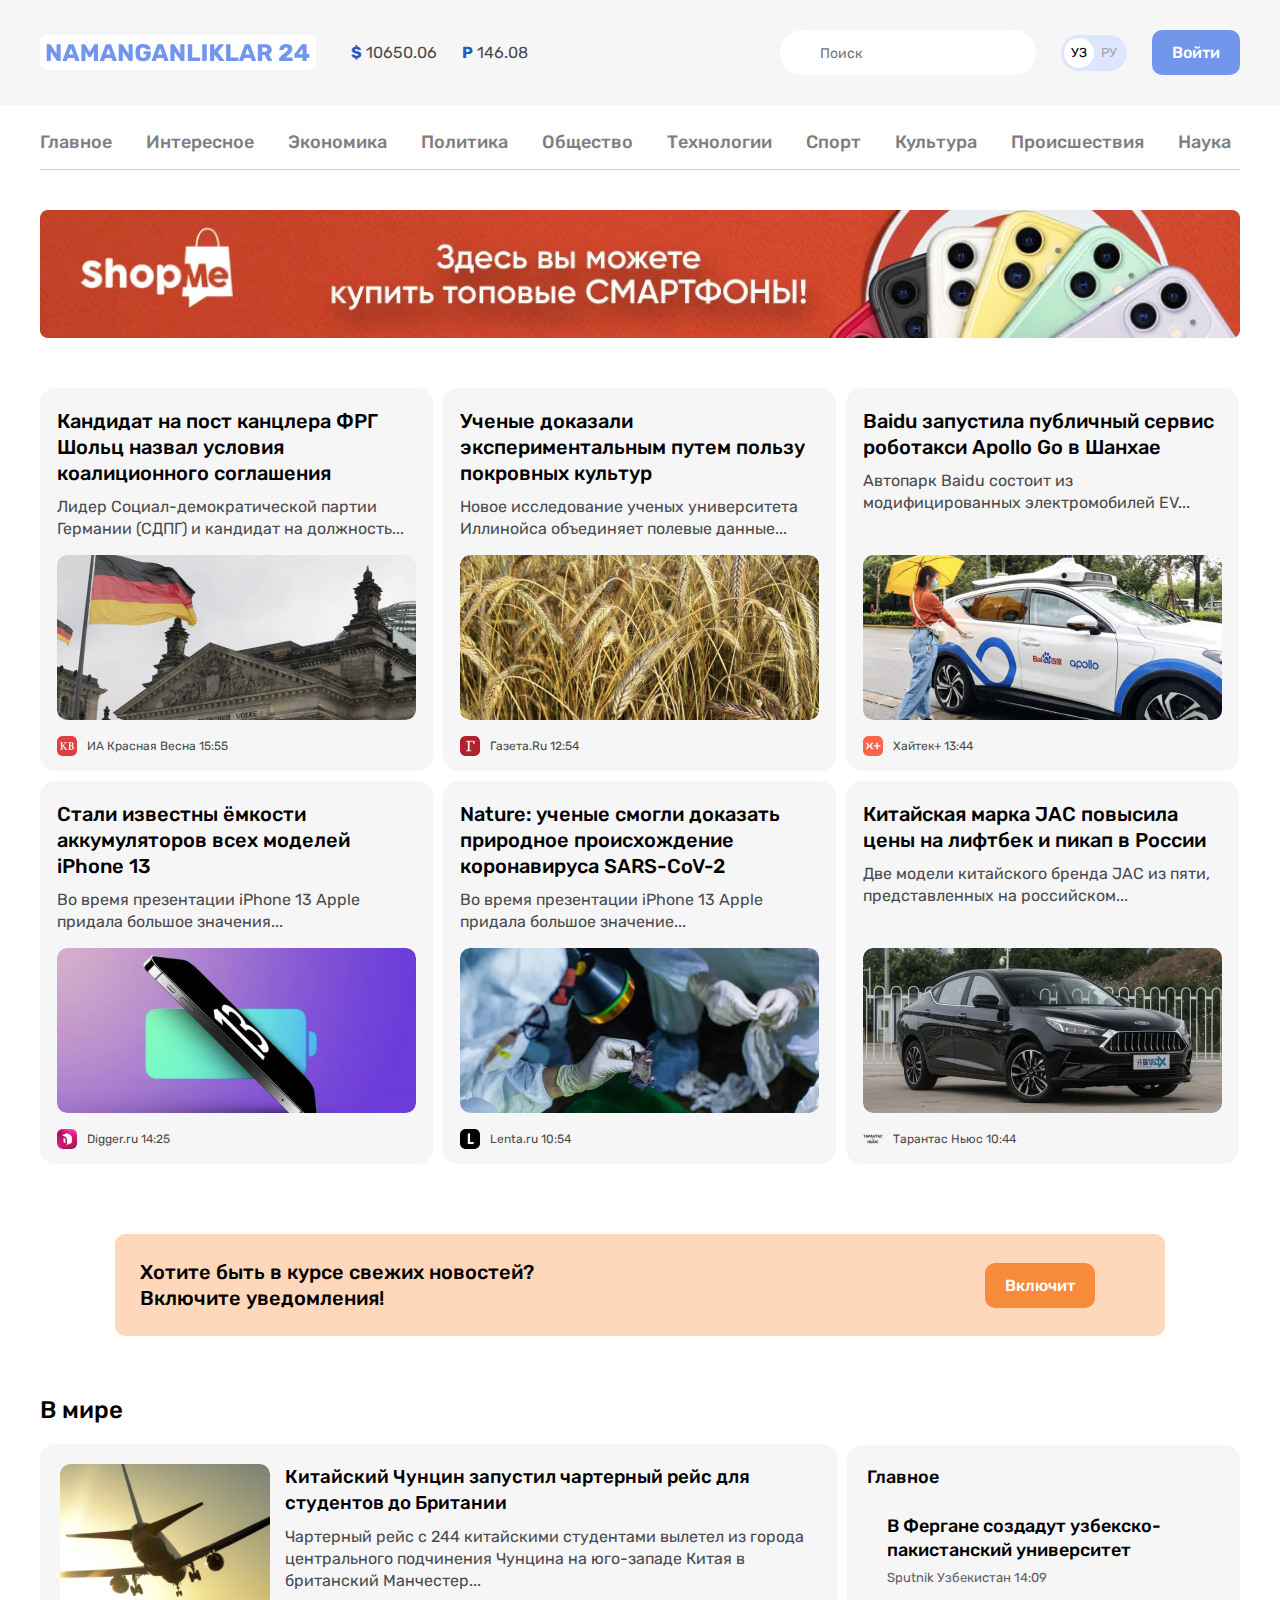
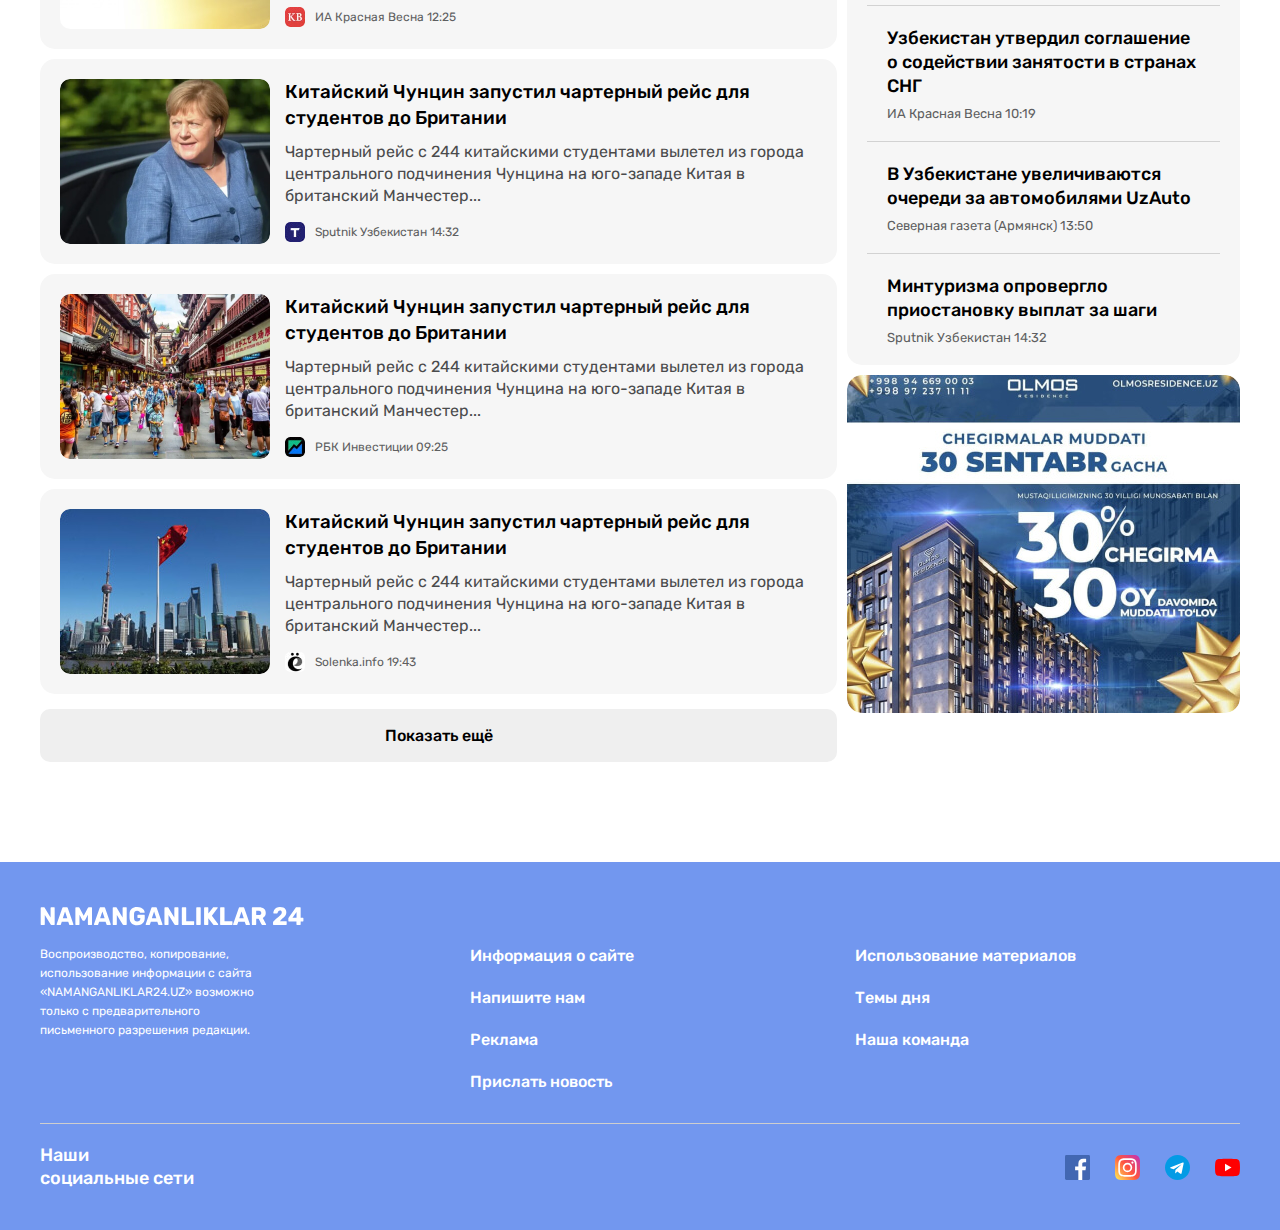
==== commit 93bb5458: "Add site-footer" ====
--- a/index.html
+++ b/index.html
@@ -319,5 +319,82 @@
       </div>
     </div>
   </main>
+
+  <!-- Site-Footer -->
+  <footer class="site-footer">
+    <div class="container">
+      <div class="site-footer-logo-wrapper">
+        <a class="site-footer-logo" href="index.html">
+          <img class="site-footer-logo-img" src="img/nam-logo.svg" alt="N24 logo" width="264" height="28">
+        </a>
+      </div>
+
+      <div class="site-footer-about-links">
+        <div class="site-footer-about">Воспроизводство, копирование, использование информации с сайта «NAMANGANLIKLAR24.UZ» возможно только с предварительного письменного разрешения редакции.
+        </div>
+
+        <div class="site-footer-links-wrapper">
+          <ul class="site-footer-links">
+            <li class="site-footer-links-item">
+              <a class="site-footer-link" href="#">Информация о сайте</a>
+            </li>
+            <li class="site-footer-links-item">
+              <a class="site-footer-link" href="#">Напишите нам</a>
+            </li>
+            <li class="site-footer-links-item">
+              <a class="site-footer-link" href="#">Реклама</a>
+            </li>
+            <li class="site-footer-links-item">
+              <a class="site-footer-link" href="#">Прислать новость</a>
+            </li>
+          </ul>
+
+          <ul class="site-footer-links">
+            <li class="site-footer-links-item">
+              <a class="site-footer-link" href="#">Использование материалов</a>
+            </li>
+            <li class="site-footer-links-item">
+              <a class="site-footer-link" href="#">Темы дня</a>
+            </li>
+            <li class="site-footer-links-item">
+              <a class="site-footer-link" href="#">Наша команда</a>
+            </li>
+          </ul>
+        </div>
+      </div>
+
+      <hr class="site-footer-divider">
+
+      <div class="site-footer-socials">
+        <h2 class="site-footer-socials-heading">Наши социальные сети</h2>
+        <ul class="site-footer-socials-list">
+          <li class="site-footer-socials-item">
+            <a class="site-footer-socials-link" href="" target="_blank">
+              <img class="site-footer-socials-icon" src="img/facebook.svg" alt="Facebook" width="25" height="25">
+            </a>
+          </li>
+
+          <li class="site-footer-socials-item">
+            <a class="site-footer-socials-link" href="" target="_blank">
+              <img class="site-footer-socials-icon" src="img/instagram.svg" alt="Instagram" width="25" height="25">
+            </a>
+          </li>
+
+          <li class="site-footer-socials-item">
+            <a class="site-footer-socials-link" href="" target="_blank">
+              <img class="site-footer-socials-icon" src="img/telegram.svg" alt="Telegram" width="25" height="25">
+            </a>
+          </li>
+
+          <li class="site-footer-socials-item">
+            <a class="site-footer-socials-link" href="" target="_blank">
+              <img class="site-footer-socials-icon" src="img/youtube.svg" alt="YouTube" width="25" height="25">
+            </a>
+          </li>
+        </ul>
+      </div>
+    </div>
+
+  </footer>
 </body>
 </html>
--- a/css/main.css
+++ b/css/main.css
@@ -504,4 +504,122 @@
   height: 338px;
   object-fit: cover;
   border-radius: 15px;
+}
+
+/* SITE-FOOTER */
+.site-footer {
+  padding-top: 40px;
+  padding-bottom: 40px;
+  background-color: #7297ef;
+  color: #fff;
+}
+
+.site-footer *:focus {
+  outline: 2px dashed #fff;
+}
+.site-footer-logo-wrapper {
+  display: flex;
+  margin-bottom: 15px;
+}
+
+.site-footer-logo {
+  display: flex;
+}
+
+.site-footer-logo:hover {
+  opacity: 0.8;
+}
+
+.site-footer-logo:active {
+  opacity: 0.6;
+}
+
+.site-footer-logo-img {
+  width: 264px;
+  height: 28px;
+  object-fit: contain;
+}
+
+.site-footer-about-links {
+  display: flex;
+}
+
+.site-footer-about {
+  width: 230px;
+  margin-right: 200px;
+  font-size: 12px;
+  line-height: 19px;
+}
+
+.site-footer-links-wrapper {
+  flex-grow: 1;
+  display: flex;
+}
+
+.site-footer-links {
+  width: 50%;
+  padding-left: 0;
+  padding-right: 24px;
+  margin: 0;
+  list-style: none;
+  font-weight: 500;
+}
+
+.site-footer-links-item:not(:last-child) {
+  margin-bottom: 20px;
+}
+
+.site-footer-link {
+  display: inline-block;
+  color: #fff;
+  text-decoration: none;
+}
+
+.site-footer-link:hover {
+  text-decoration: underline;
+}
+
+.site-footer-divider {
+  height: 1px;
+  border: 0;
+  margin-top: 30px;
+  margin-bottom: 20px;
+  background-color: #cecece;
+}
+
+.site-footer-socials {
+  display: flex;
+  justify-content: space-between;
+  align-items: center;
+}
+
+.site-footer-socials-heading {
+width: 160px;
+margin: 0;
+font-size: 18px;
+line-height: 23px;
+font-weight: 500;
+}
+
+.site-footer-socials-list {
+  display: flex;
+  align-items: center;
+  padding: 0;
+  margin: 0;
+  list-style: none;
+}
+
+.site-footer-socials-item:not(:last-child) {
+  margin-right: 25px;
+}
+
+.site-footer-socials-link {
+  display: flex;
+}
+
+.site-footer-socials-icon {
+  flex-shrink: 0;
+  width: 25px;
+  height: 25px;
+  object-fit: contain;
 }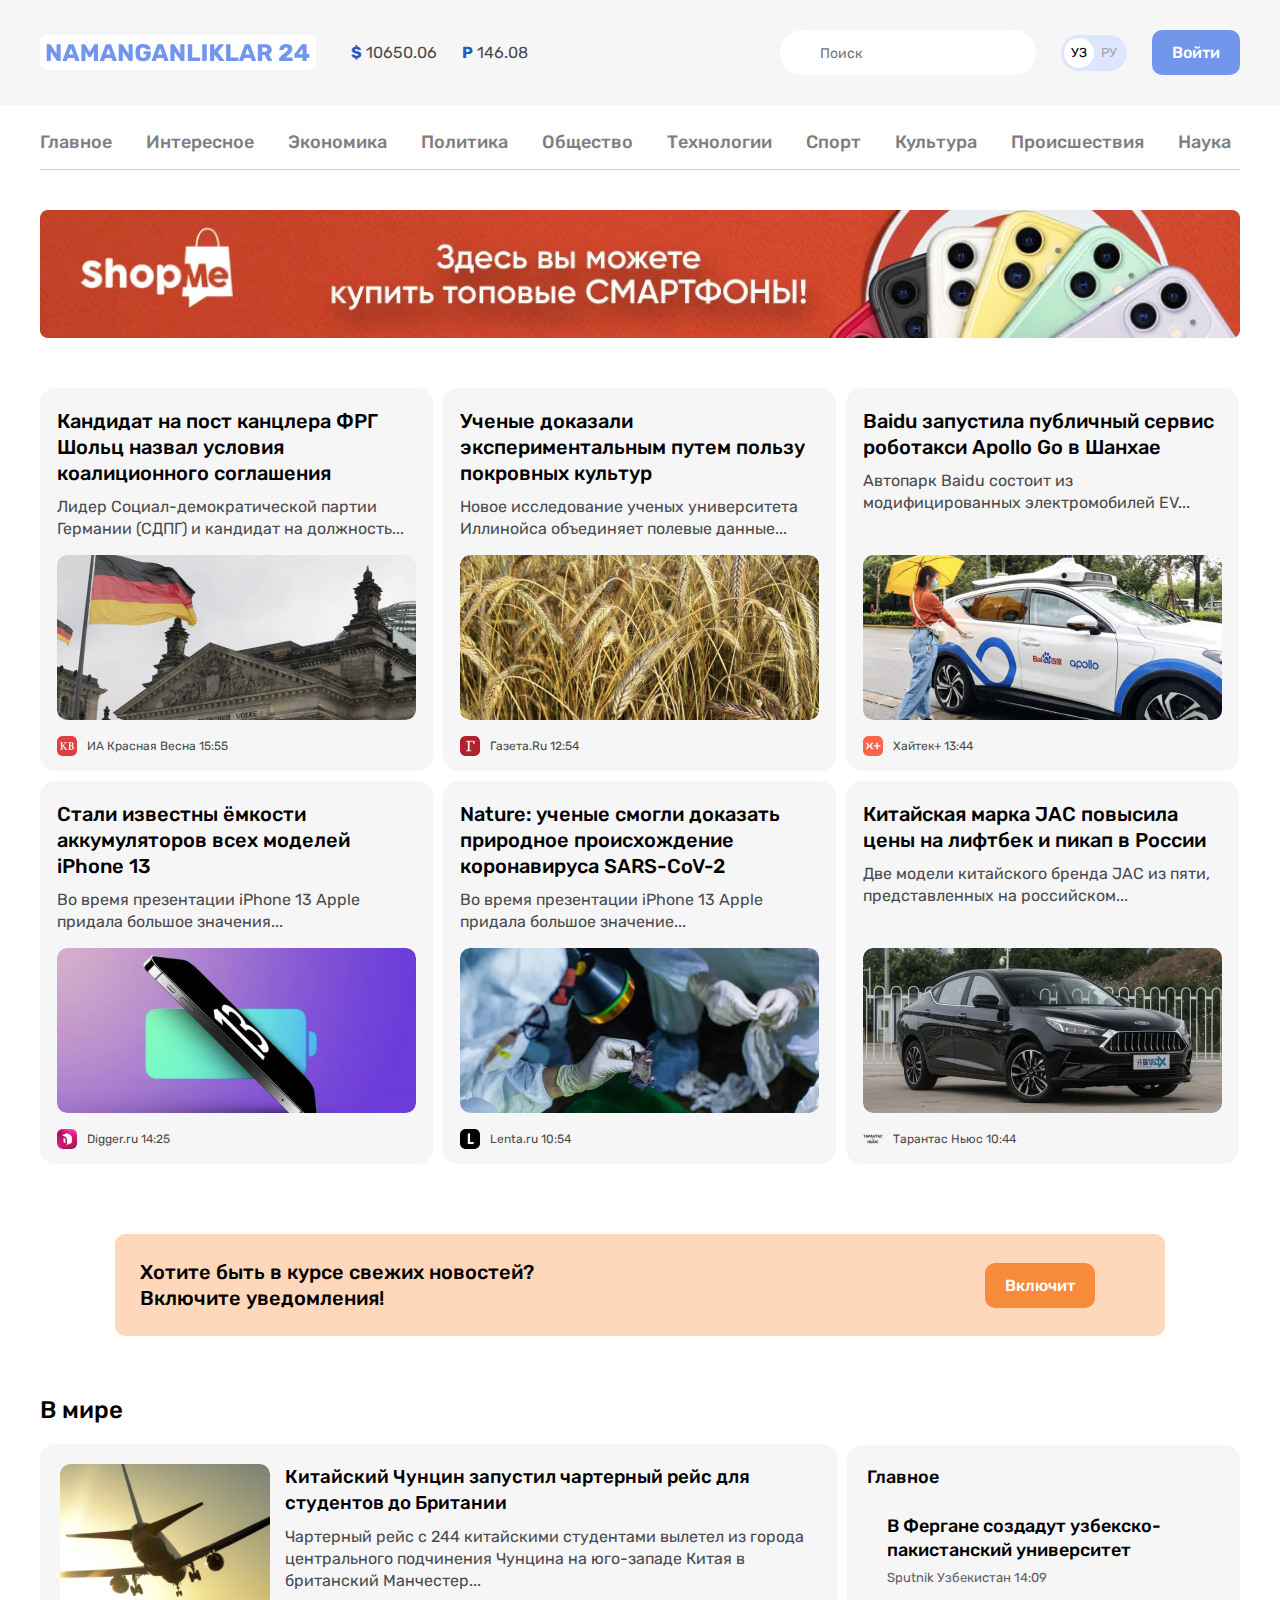
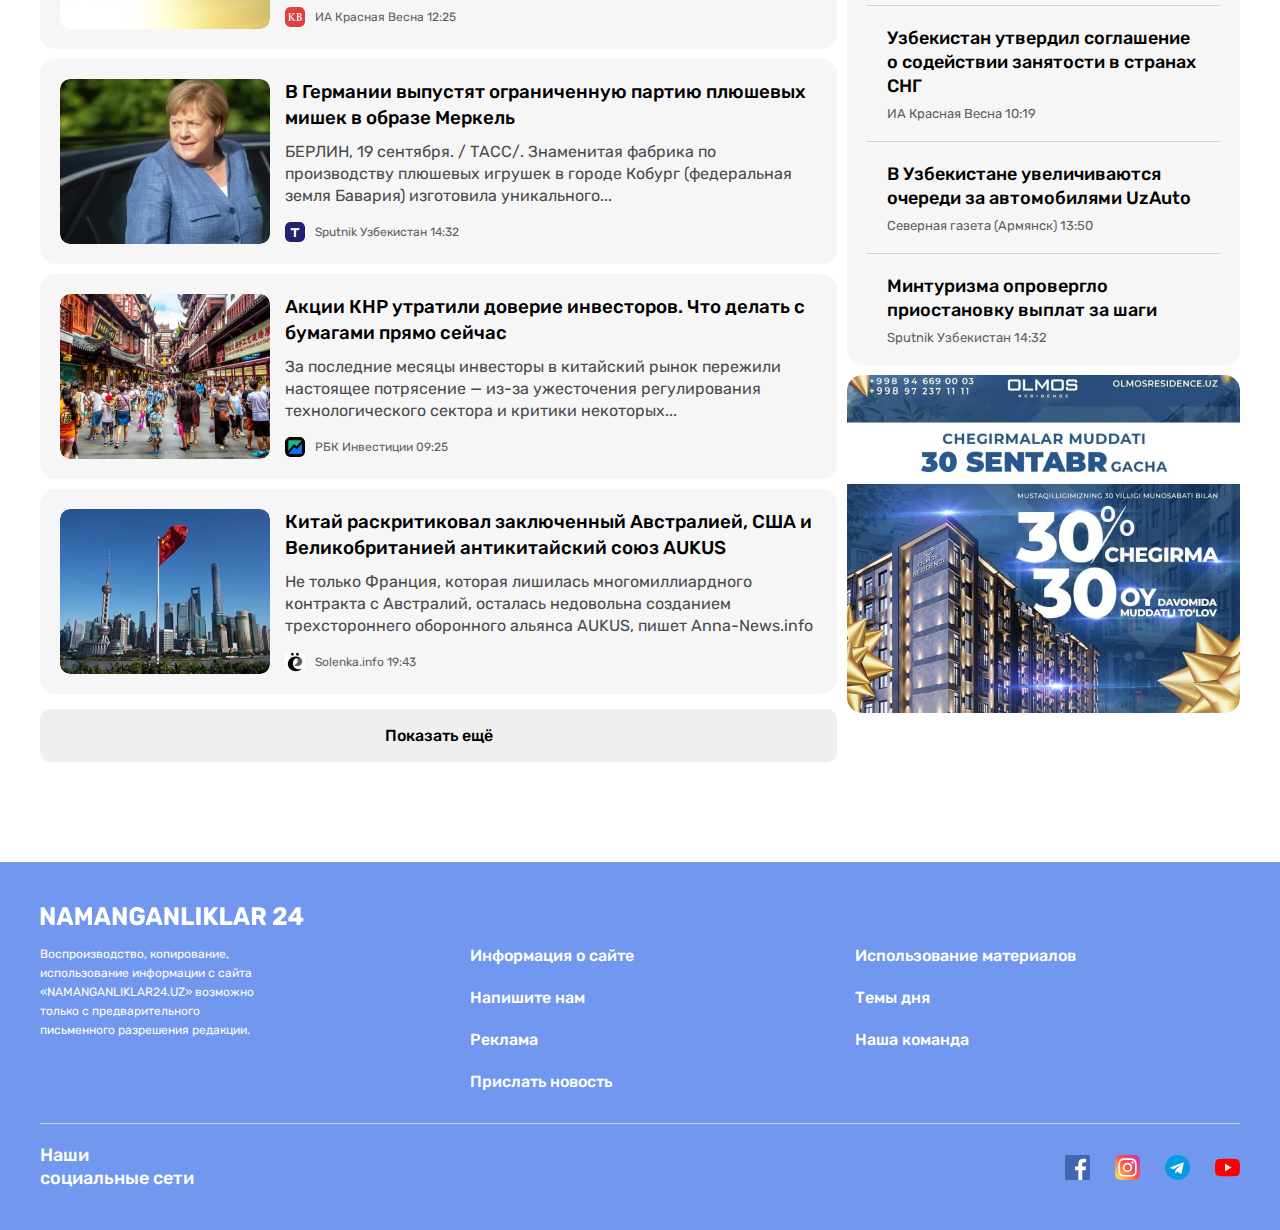
==== commit d5e80a18: "adding news list and contact page and imrowing css" ====
--- a/index.html
+++ b/index.html
@@ -55,16 +55,16 @@
     <!-- SITENAV -->
     <nav class="sitenav">
       <ul class="sitenav-list">
-        <li class="sitenav-item"><a class="sitenav-link" href="#">Главное</a></li>
-        <li class="sitenav-item"><a class="sitenav-link" href="#">Интересное</a></li>
-        <li class="sitenav-item"><a class="sitenav-link" href="#">Экономика</a></li>
-        <li class="sitenav-item"><a class="sitenav-link" href="#">Политика</a></li>
-        <li class="sitenav-item"><a class="sitenav-link" href="#">Общество</a></li>
-        <li class="sitenav-item"><a class="sitenav-link" href="#">Технологии</a></li>
-        <li class="sitenav-item"><a class="sitenav-link" href="#">Спорт</a></li>
-        <li class="sitenav-item"><a class="sitenav-link" href="#">Культура</a></li>
-        <li class="sitenav-item"><a class="sitenav-link" href="#">Происшествия</a></li>
-        <li class="sitenav-item"><a class="sitenav-link" href="#">Наука</a></li>
+        <li class="sitenav-item"><a class="sitenav-link" href="index">Главное</a></li>
+        <li class="sitenav-item"><a class="sitenav-link" href="news-list.html">Интересное</a></li>
+        <li class="sitenav-item"><a class="sitenav-link" href="news-list.html">Экономика</a></li>
+        <li class="sitenav-item"><a class="sitenav-link" href="news-list.html">Политика</a></li>
+        <li class="sitenav-item"><a class="sitenav-link" href="news-list.html">Общество</a></li>
+        <li class="sitenav-item"><a class="sitenav-link" href="news-list.html">Технологии</a></li>
+        <li class="sitenav-item"><a class="sitenav-link" href="news-list.html">Спорт</a></li>
+        <li class="sitenav-item"><a class="sitenav-link" href="news-list.html">Культура</a></li>
+        <li class="sitenav-item"><a class="sitenav-link" href="news-list.html">Происшествия</a></li>
+        <li class="sitenav-item"><a class="sitenav-link" href="news-list.html">Наука</a></li>
       </ul>
     </nav>
 
@@ -195,14 +195,14 @@
             <!-- NEWS-LIST -->
             <div class="news-list">
               <div class="news-list-item article-card-horizontal">
-                <img class="article-card-horizontal-img" src="img/airplane.jpg" alt="" width="210" height="165" srcset="img/airplane.jpg 1x, img/airplane.jpg 2x">
+                <img class="article-card-horizontal-img" src="img/airplane.jpg" alt="Китайский Чунцин запустил чартерный рейс для студентов до Британии" width="210" height="165" srcset="img/airplane.jpg 1x, img/airplane.jpg 2x">
                 <div class="article-card-horizontal-content">
                   <h3 class="article-card-horizontal-title">
                     <a class="article-card-horizontal-link" href="#">Китайский Чунцин запустил чартерный рейс для студентов до Британии</a>
                   </h3>
                   <p class="article-card-horizontal-text">Чартерный рейс с 244 китайскими студентами вылетел из города центрального подчинения Чунцина на юго-западе Китая в британский Манчестер...</p>
                   <footer class="article-card-horizontal-footer">
-                    <img class="article-card-horizontal-source-icon" src="img/krasnaya-vesna.jpg" alt="" width="20" height="20" srcset="img/krasnaya-vesna.jpg 1x, img/krasnaya-vesna.jpg 2x">
+                    <img class="article-card-horizontal-source-icon" src="img/krasnaya-vesna.jpg" alt="krasnaya-vesna" width="20" height="20" srcset="img/krasnaya-vesna.jpg 1x, img/krasnaya-vesna.jpg 2x">
                     <div class="article-card-horizontal-source-item">
                       <span class="article-card-horizontal-source">ИА Красная Весна</span>
                       <time datetime="2021-09-27T12:25:00 ">12:25</time>
@@ -212,14 +212,14 @@
               </div>
 
               <div class="news-list-item article-card-horizontal">
-                <img class="article-card-horizontal-img" src="img/merkel.jpg" alt="" width="210" height="165" srcset="img/merkel.jpg 1x, img/merkel.jpg 2x">
+                <img class="article-card-horizontal-img" src="img/merkel.jpg" alt="В Германии выпустят ограниченную партию плюшевых мишек в образе Меркель" width="210" height="165" srcset="img/merkel.jpg 1x, img/merkel.jpg 2x">
                 <div class="article-card-horizontal-content">
                   <h3 class="article-card-horizontal-title">
-                    <a class="article-card-horizontal-link" href="#">Китайский Чунцин запустил чартерный рейс для студентов до Британии</a>
+                    <a class="article-card-horizontal-link" href="#">В Германии выпустят ограниченную партию плюшевых мишек в образе Меркель</a>
                   </h3>
-                  <p class="article-card-horizontal-text">Чартерный рейс с 244 китайскими студентами вылетел из города центрального подчинения Чунцина на юго-западе Китая в британский Манчестер...</p>
+                  <p class="article-card-horizontal-text">БЕРЛИН, 19 сентября. / ТАСС/. Знаменитая фабрика по производству плюшевых игрушек в городе Кобург (федеральная земля Бавария) изготовила уникального...</p>
                   <footer class="article-card-horizontal-footer">
-                    <img class="article-card-horizontal-source-icon" src="img/tacc.jpg" alt="" width="20" height="20" srcset="img/tacc.jpg 1x, img/tacc.jpg 2x">
+                    <img class="article-card-horizontal-source-icon" src="img/tacc.jpg" alt="tacc" width="20" height="20" srcset="img/tacc.jpg 1x, img/tacc.jpg 2x">
                     <div class="article-card-horizontal-source-item">
                       <span class="article-card-horizontal-source">Sputnik Узбекистан</span>
                       <time datetime="2021-09-27T14:32:00 ">14:32</time>
@@ -229,14 +229,14 @@
               </div>
 
               <div class="news-list-item article-card-horizontal">
-                <img class="article-card-horizontal-img" src="img/shanhay.jpg" alt="" width="210" height="165" srcset="img/shanhay.jpg 1x, img/shanhay.jpg 2x">
+                <img class="article-card-horizontal-img" src="img/shanhay.jpg" alt="Акции КНР утратили доверие инвесторов. Что делать с бумагами прямо сейчас" width="210" height="165" srcset="img/shanhay.jpg 1x, img/shanhay.jpg 2x">
                 <div class="article-card-horizontal-content">
                   <h3 class="article-card-horizontal-title">
-                    <a class="article-card-horizontal-link" href="#">Китайский Чунцин запустил чартерный рейс для студентов до Британии</a>
+                    <a class="article-card-horizontal-link" href="#">Акции КНР утратили доверие инвесторов. Что делать с бумагами прямо сейчас</a>
                   </h3>
-                  <p class="article-card-horizontal-text">Чартерный рейс с 244 китайскими студентами вылетел из города центрального подчинения Чунцина на юго-западе Китая в британский Манчестер...</p>
+                  <p class="article-card-horizontal-text">За последние месяцы инвесторы в китайский рынок пережили настоящее потрясение — из-за ужесточения регулирования технологического сектора и критики некоторых...</p>
                   <footer class="article-card-horizontal-footer">
-                    <img class="article-card-horizontal-source-icon" src="img/rambler.jpg" alt="" width="20" height="20" srcset="img/rambler.jpg 1x, img/rambler.jpg 2x">
+                    <img class="article-card-horizontal-source-icon" src="img/rambler.jpg" alt="rambler" width="20" height="20" srcset="img/rambler.jpg 1x, img/rambler.jpg 2x">
                     <div class="article-card-horizontal-source-item">
                       <span class="article-card-horizontal-source">РБК Инвестиции</span>
                       <time datetime="2021-09-27T09:25:00 ">09:25</time>
@@ -246,14 +246,14 @@
               </div>
 
               <div class="news-list-item article-card-horizontal">
-                <img class="article-card-horizontal-img" src="img/asha.jpg" alt="" width="210" height="165" srcset="img/asha.jpg 1x, img/asha.jpg 2x">
+                <img class="article-card-horizontal-img" src="img/asha.jpg" alt="Китай раскритиковал заключенный Австралией, США и Великобританией антикитайский союз AUKUS" width="210" height="165" srcset="img/asha.jpg 1x, img/asha.jpg 2x">
                 <div class="article-card-horizontal-content">
                   <h3 class="article-card-horizontal-title">
-                    <a class="article-card-horizontal-link" href="#">Китайский Чунцин запустил чартерный рейс для студентов до Британии</a>
+                    <a class="article-card-horizontal-link" href="#">Китай раскритиковал заключенный Австралией, США и Великобританией антикитайский союз AUKUS</a>
                   </h3>
-                  <p class="article-card-horizontal-text">Чартерный рейс с 244 китайскими студентами вылетел из города центрального подчинения Чунцина на юго-западе Китая в британский Манчестер...</p>
+                  <p class="article-card-horizontal-text">Не только Франция, которая лишилась многомиллиардного контракта с Австралий, осталась недовольна созданием трехстороннего оборонного альянса AUKUS, пишет Anna-News.info</p>
                   <footer class="article-card-horizontal-footer">
-                    <img class="article-card-horizontal-source-icon" src="img/solenka.jpg" alt="" width="20" height="20" srcset="img/solenka.jpg 1x, img/solenka.jpg 2x">
+                    <img class="article-card-horizontal-source-icon" src="img/solenka.jpg" alt="solenka" width="20" height="20" srcset="img/solenka.jpg 1x, img/solenka.jpg 2x">
                     <div class="article-card-horizontal-source-item">
                       <span class="article-card-horizontal-source">Solenka.info</span>
                       <time datetime="2021-09-27T19:43:00 ">19:43</time>
--- a/css/main.css
+++ b/css/main.css
@@ -176,11 +176,15 @@
   padding-top: 12px;
   padding-bottom: 12px;
   border-bottom: 1px solid #d1d1d1;
-  margin-bottom: 40px;
   font-size: 18px;
   line-height: normal;
   font-weight: 500;
 }
+
+.sitenav:not(:last-child) {
+  margin-bottom: 40px;
+}
+
 .sitenav-list {
   display: flex;
   flex-wrap: wrap;
@@ -506,6 +510,10 @@
   border-radius: 15px;
 }
 
+.sidebar-ad-img-tall {
+  height: 553px;
+}
+
 /* SITE-FOOTER */
 .site-footer {
   padding-top: 40px;
@@ -622,4 +630,58 @@
   width: 25px;
   height: 25px;
   object-fit: contain;
+}
+
+/* FORM */
+.form-groups-wrapper {
+  display: flex;
+  justify-content: space-between;
+}
+
+.form-groups-wrapper:not(:last-child) {
+  margin-bottom: 10px;
+}
+
+.form-group:not(:last-child) {
+  margin-bottom: 10px;
+}
+
+.form-groups-wrapper .form-group {
+  width: calc(50% - 5px);
+  margin-bottom: 0;
+}
+
+.form-field {
+  display: block;
+  width: 100%;
+  padding: 18px 20px;
+  border: 1px solid rgba(0, 0, 0, 0.2);
+  border-radius: 10px;
+}
+
+.form-field-textarea {
+  min-height: 180px;
+  resize: vertical;
+}
+
+/* CONTACT-PAGE */
+.contact-page-heading {
+  margin-top: 0;
+  margin-bottom: 20px;
+  font-size: 24px;
+  line-height: 29px;
+  font-weight: 500;
+  color: #000;
+}
+
+.contact-page-form {
+  display: flex;
+  flex-direction: column;
+  width: 696px;
+}
+
+.contact-page-form-submit {
+  align-self: flex-end;
+  margin-top: 20px;
+
 }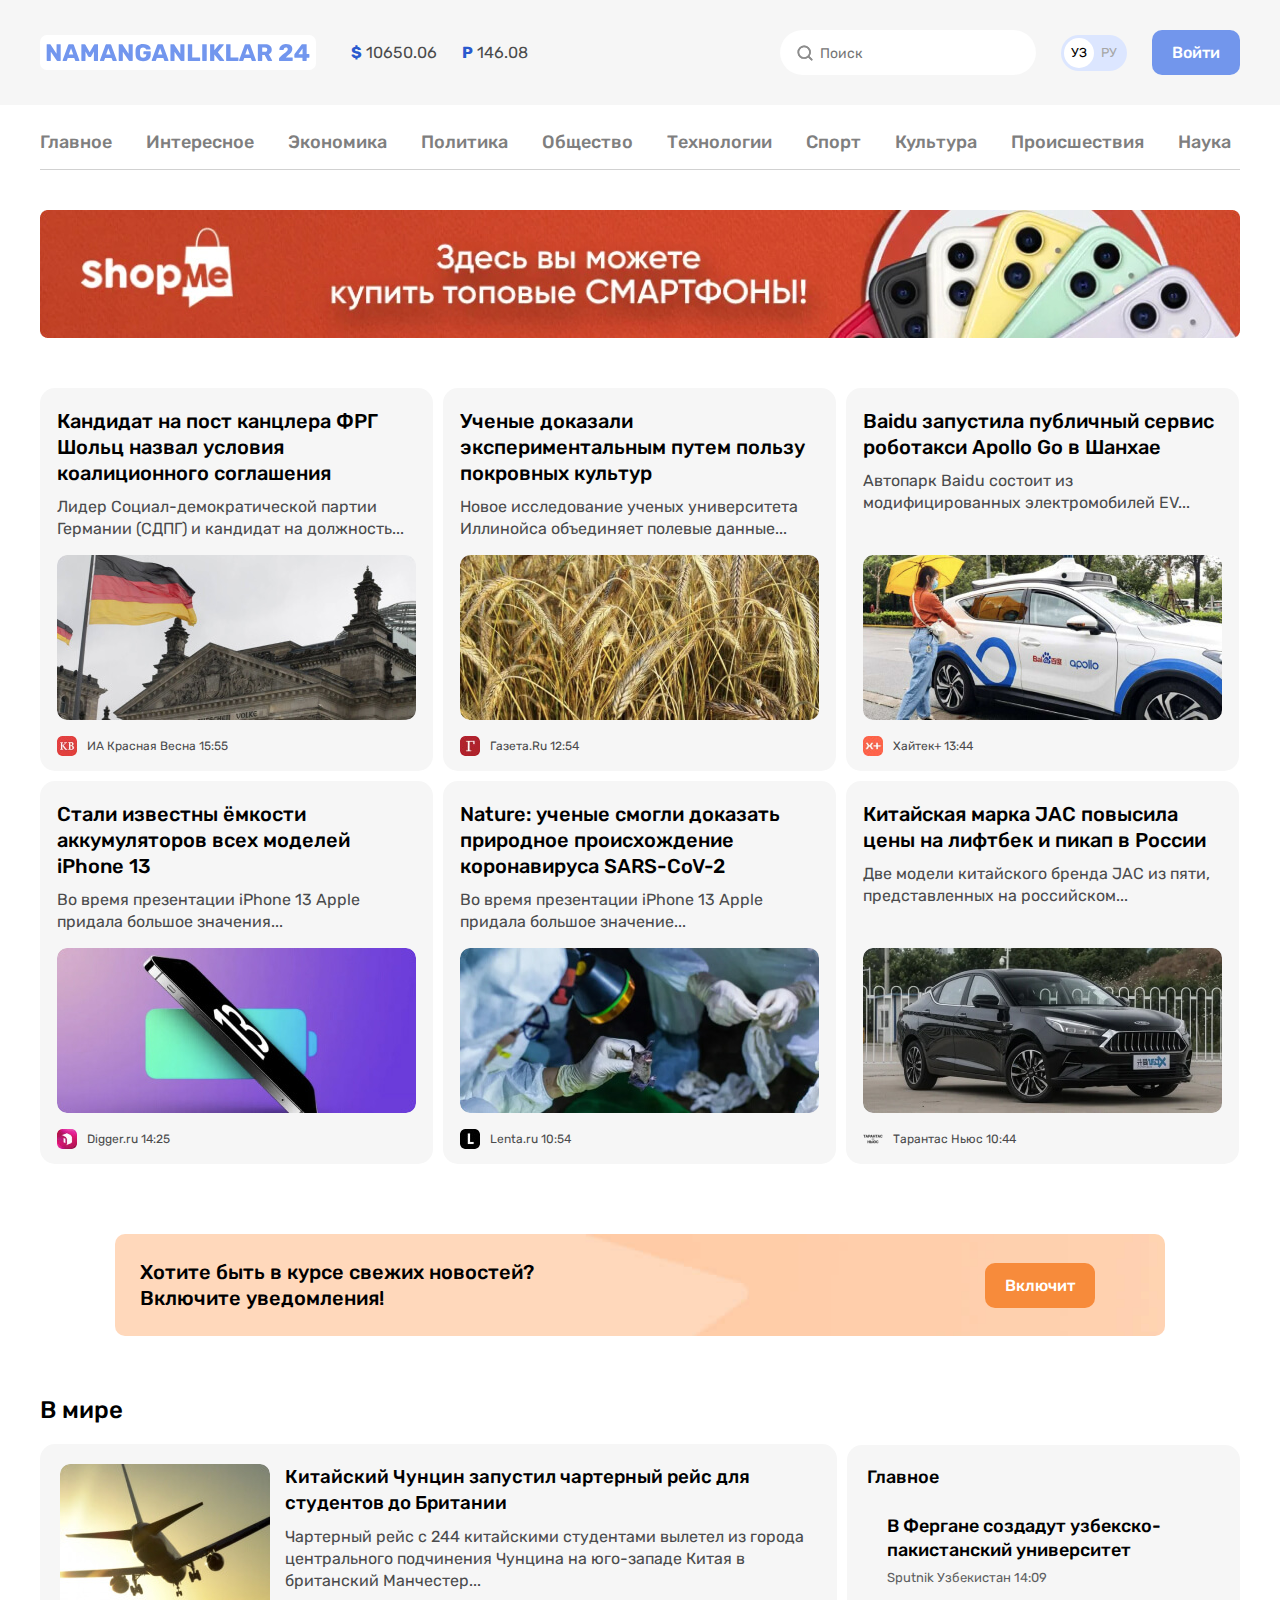
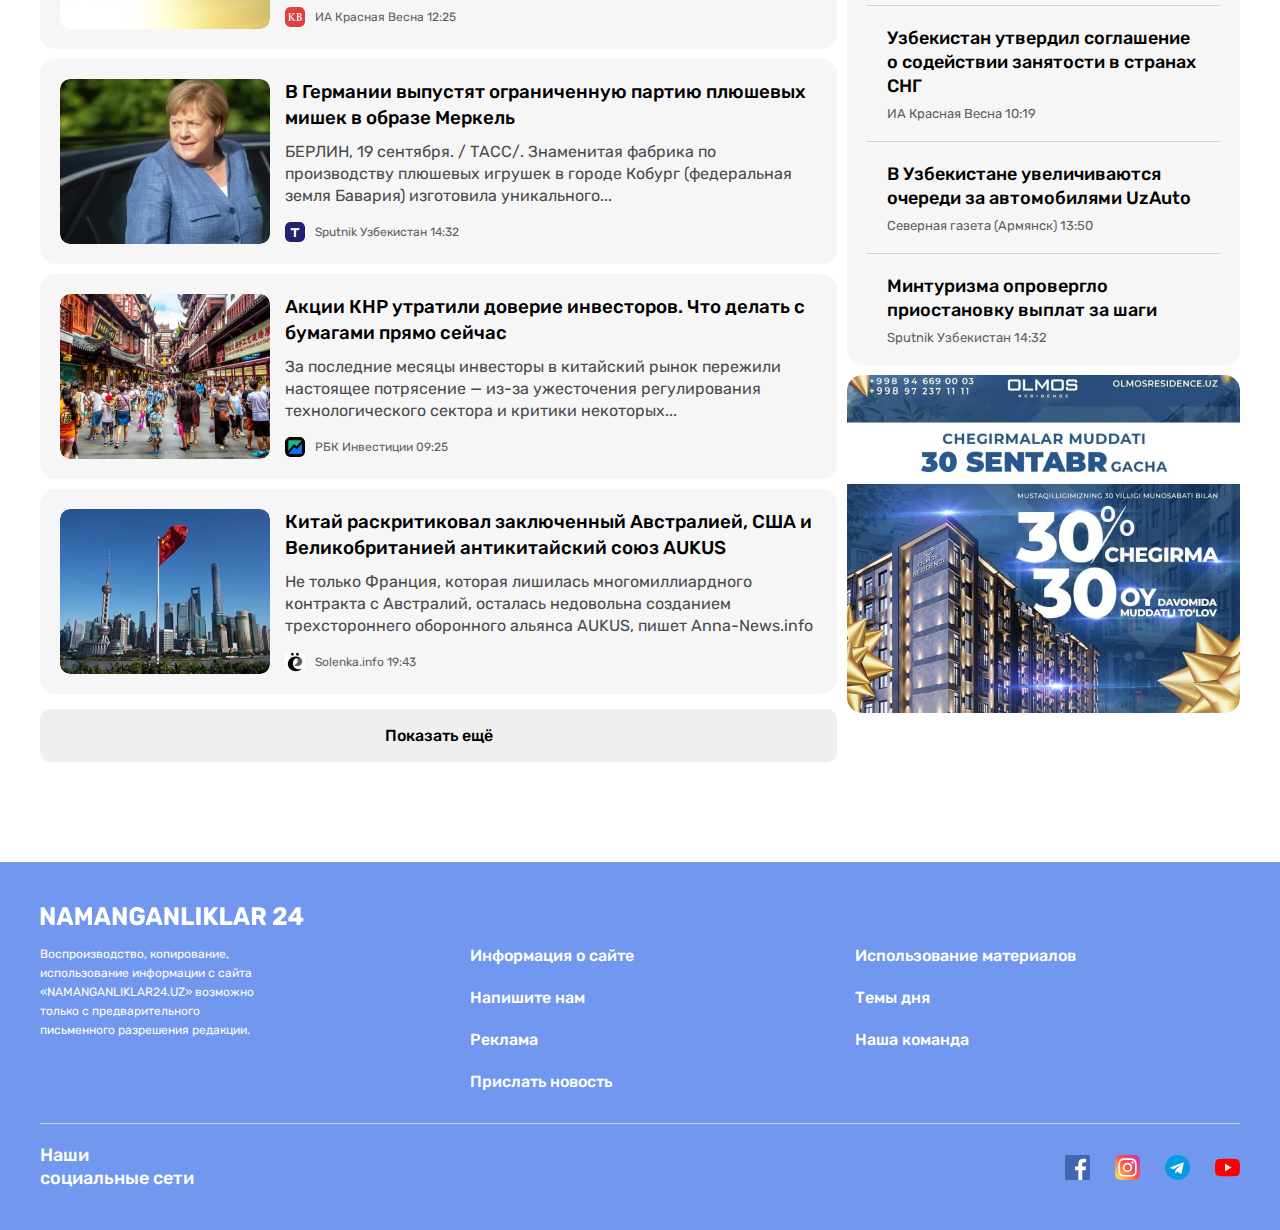
==== commit 392e61a0: "new changes" ====
--- a/index.html
+++ b/index.html
@@ -8,8 +8,9 @@
   <link rel="preconnect" href="https://fonts.googleapis.com">
   <link rel="preconnect" href="https://fonts.gstatic.com" crossorigin>
   <link href="https://fonts.googleapis.com/css2?family=Rubik:wght@400;500;700&display=swap" rel="stylesheet">
-  <link rel="stylesheet" type="text/css" href="css/main.css">
-  <link rel="stylesheet" type="text/css" href="css/normalize.css">
+  <!--<link rel="stylesheet" type="text/css" href="css/main.css">-->
+  <!--<link rel="stylesheet" type="text/css" href="css/normalize.css">-->
+  <link rel="stylesheet" type="text/css" href="css/css.min.css">
   <title>N24 sayti</title>
 </head>
 <body>
--- a/css/main.css
+++ b/css/main.css
@@ -145,6 +145,10 @@
   border-radius: 60px;
   font-size: 14px;
   line-height: normal;
+  background-image: url("/img/search-icon.svg");
+  background-repeat: no-repeat;
+  background-size: 20px;
+  background-position: 15px center;
 }
 
 .currency-rates-value {
@@ -312,6 +316,10 @@
   margin: 60px 75px;
   border-radius: 10px;
   background-color: #ffd7ba;
+  background-image: url("/img/cta.jpg");
+  background-repeat: no-repeat;
+  background-size: cover;
+  background-position: center center;
 }
 
 .notification-cta-text {
@@ -664,6 +672,37 @@
   resize: vertical;
 }
 
+/* DEFINITIONS-CARD */
+.definitions-card {
+  padding: 20px 25px;
+  margin: 0;
+  border-radius: 10px;
+  background-color: #f6f6f6;
+  color: #000;
+}
+
+.definitions-card-item {
+  padding-top: 20px;
+  padding-bottom: 20px;
+}
+
+.definitions-card-item:not(:last-child) {
+  border-bottom: 1px solid #d2d2d2;
+}
+
+.definitions-card-title {
+  margin-bottom: 7px;
+  font-size: 20px;
+  line-height: 24px;
+  font-weight: 500;
+}
+
+.definitions-card-value {
+  margin: 0;
+  font-size: 16px;
+  line-height: 19px;
+}
+
 /* CONTACT-PAGE */
 .contact-page-heading {
   margin-top: 0;
@@ -674,6 +713,10 @@
   color: #000;
 }
 
+.contact-page-content {
+  display: flex;
+}
+
 .contact-page-form {
   display: flex;
   flex-direction: column;
@@ -683,5 +726,23 @@
 .contact-page-form-submit {
   align-self: flex-end;
   margin-top: 20px;
+}
+
+.contact-page-info {
+  width: 494px;
+  margin-left: 10px;
+}
+
+/* RETINA */
+@media
+only screen and (-webkit-min-device-pixel-ratio: 2),
+only screen and (   min--moz-device-pixel-ratio: 2),
+only screen and (     -o-min-device-pixel-ratio: 2/1),
+only screen and (        min-device-pixel-ratio: 2),
+only screen and (                min-resolution: 192dpi),
+only screen and (                min-resolution: 2dppx) {
+  .notification-cta {
+    background-image: url("/img/cta@2x.jpg");
+  }
 
 }--- a/css/css.min.css
+++ b/css/css.min.css
@@ -0,0 +1,2 @@
+html{line-height:1.15;-webkit-text-size-adjust:100%}body{margin:0}main{display:block}h1{font-size:2em;margin:.67em 0}hr{-webkit-box-sizing:content-box;box-sizing:content-box;height:0;overflow:visible}pre{font-family:monospace,monospace;font-size:1em}a{background-color:transparent}abbr[title]{border-bottom:none;text-decoration:underline;-webkit-text-decoration:underline dotted;text-decoration:underline dotted}b,strong{font-weight:bolder}code,kbd,samp{font-family:monospace,monospace;font-size:1em}small{font-size:80%}sub,sup{font-size:75%;line-height:0;position:relative;vertical-align:baseline}sub{bottom:-.25em}sup{top:-.5em}img{border-style:none}button,input,optgroup,select,textarea{font-family:inherit;font-size:100%;line-height:1.15;margin:0}button,input{overflow:visible}button,select{text-transform:none}button,[type="button"],[type="reset"],[type="submit"]{-webkit-appearance:button}button::-moz-focus-inner,[type="button"]::-moz-focus-inner,[type="reset"]::-moz-focus-inner,[type="submit"]::-moz-focus-inner{border-style:none;padding:0}button:-moz-focusring,[type="button"]:-moz-focusring,[type="reset"]:-moz-focusring,[type="submit"]:-moz-focusring{outline:1px dotted ButtonText}fieldset{padding:.35em .75em .625em}legend{-webkit-box-sizing:border-box;box-sizing:border-box;color:inherit;display:table;max-width:100%;padding:0;white-space:normal}progress{vertical-align:baseline}textarea{overflow:auto}[type="checkbox"],[type="radio"]{-webkit-box-sizing:border-box;box-sizing:border-box;padding:0}[type="number"]::-webkit-inner-spin-button,[type="number"]::-webkit-outer-spin-button{height:auto}[type="search"]{-webkit-appearance:textfield;outline-offset:-2px}[type="search"]::-webkit-search-decoration{-webkit-appearance:none}::-webkit-file-upload-button{-webkit-appearance:button;font:inherit}details{display:block}summary{display:list-item}template{display:none}[hidden]{display:none}*{-webkit-box-sizing:border-box;box-sizing:border-box}html{height:100%;scroll-behavior:smooth}body{display:-webkit-box;display:-ms-flexbox;display:flex;-webkit-box-orient:vertical;-webkit-box-direction:normal;-ms-flex-direction:column;flex-direction:column;height:100%;padding:0;margin:0;font-family:"Rubik","Arial",sans-serif;font-size:16px;line-height:22px;background-color:#fff;color:#4a4b4c}img{max-width:100%;height:auto}:focus{outline:2px dashed #7296ec;outline-offset:3px}.button{display:inline-block;border:0;padding:13px 20px;border-radius:10px;font-size:16px;line-height:normal;font-weight:500;text-decoration:none;text-align:center;cursor:pointer}.button:active{opacity:.6}.button-block{display:block;width:100%}.button-primary{background-color:#7296ec;color:#fff}.button-orange{background-color:#f78b3b;color:#fff}.container{width:100%;max-width:1240px;padding-left:20px;padding-right:20px;margin-left:auto;margin-right:auto}.site-header-top{padding-top:30px;margin-bottom:10px;padding-bottom:30px;background-color:#f6f6f6}.site-header-top-container{display:-webkit-box;display:-ms-flexbox;display:flex;-webkit-box-align:center;-ms-flex-align:center;align-items:center}.site-header-logo{background-color:#fff;margin-right:35px;padding:8px 6px;border-radius:7px;display:-webkit-box;display:-ms-flexbox;display:flex}.site-header-logo:hover{opacity:.8}.site-header-logo:active{opacity:.6}.currency-rates{display:-webkit-box;display:-ms-flexbox;display:flex;-webkit-box-align:center;-ms-flex-align:center;align-items:center;padding:0;margin:0;margin-right:auto;list-style:none}.currency-rates-item:not(:last-child){margin-right:25px}.currency-rates-type{color:#2959ce}.global-search-form{margin-right:25px}.global-search-form-input{border:0;border-radius:60px;font-size:14px;line-height:normal;background-image:url(/img/search-icon.svg);background-repeat:no-repeat;background-size:20px;background-position:15px center;padding:15px 20px 13px 40px}.lang-toggle{display:-webkit-box;display:-ms-flexbox;display:flex;padding:3px;margin-right:25px;border-radius:39px;background-color:#dce6ff}.lang-toggle-link{width:30px;height:30px;border-radius:50%;font-size:13px;line-height:30px;color:#a6a6a6;text-align:center;text-decoration:none}.lang-toggle-link-active{background-color:#fff;color:#000}.sitenav{padding-top:12px;padding-bottom:12px;border-bottom:1px solid #d1d1d1;font-size:18px;line-height:normal;font-weight:500}.sitenav:not(:last-child){margin-bottom:40px}.sitenav-list{display:-webkit-box;display:-ms-flexbox;display:flex;-ms-flex-wrap:wrap;flex-wrap:wrap;-webkit-box-align:center;-ms-flex-align:center;align-items:center;padding:0;margin:0;list-style:none}.sitenav-item{margin-top:4px;margin-bottom:4px}.sitenav-item:not(:last-child){margin-right:34px}.sitenav-link{display:block;color:#7f7f7f;text-decoration:none}.sitenav-link:hover{color:#7296ec}.sitenav-link:active{opacity:.6}.site-header-banner-link{display:-webkit-box;display:-ms-flexbox;display:flex}.main-content{-webkit-box-flex:1;-ms-flex-positive:1;flex-grow:1;padding-top:50px;padding-bottom:100px}.news-grid{display:-webkit-box;display:-ms-flexbox;display:flex;-ms-flex-wrap:wrap;flex-wrap:wrap;margin-left:-10px}.news-grid-item{width:393px;margin-left:10px;margin-bottom:10px}.article-card{display:-webkit-box;display:-ms-flexbox;display:flex;-webkit-box-orient:vertical;-webkit-box-direction:normal;-ms-flex-direction:column;flex-direction:column;padding:20px 17px 15px;border-radius:15px;background-color:#f6f6f6}.article-card-title{margin-top:0;margin-bottom:10px;font-size:20px;font-weight:500;line-height:26px}.article-card-link{display:inline-block;color:#000;text-decoration:none}.article-card-link:hover{color:#7296ec}.article-card-link:active{opacity:.6}.article-card-text{margin-top:0;margin-bottom:15px}.article-card-img{display:block;margin-top:auto;width:360px;height:165px;margin-bottom:16px;border-radius:10px;-o-object-fit:cover;object-fit:cover}.article-card-footer{display:-webkit-box;display:-ms-flexbox;display:flex;-webkit-box-align:center;-ms-flex-align:center;align-items:center}.article-card-source-icon{width:20px;height:20px;margin-right:10px;border-radius:5px}.article-card-source-item{font-size:12px;line-height:normal;color:5e5f61}.cotification-cta{display:-webkit-box;display:-ms-flexbox;display:flex;-webkit-box-pack:justify;-ms-flex-pack:justify;justify-content:space-between;-webkit-box-align:center;-ms-flex-align:center;align-items:center;padding:25px 70px 25px 25px;margin:60px 75px;border-radius:10px;background-color:#ffd7ba;background-image:url(/img/cta.jpg);background-repeat:no-repeat;background-size:cover;background-position:center center}.notification-cta-text{font-size:20px;font-weight:500;line-height:26px;color:#000}.global-news-heading{margin-top:0;margin-bottom:20px;font-size:24x;font-weight:500;line-height:normal;color:#000}.news-list{display:-webkit-box;display:-ms-flexbox;display:flex;-webkit-box-orient:vertical;-webkit-box-direction:normal;-ms-flex-direction:column;flex-direction:column;margin-bottom:15px}.news-list-item:not(:last-child){margin-bottom:10px}.article-card-horizontal{display:-webkit-box;display:-ms-flexbox;display:flex;-webkit-box-align:start;-ms-flex-align:start;align-items:flex-start;padding:20px;border-radius:15px;background-color:#f6f6f6}.article-card-horizontal-img{width:210px;height:165px;margin-right:15px;border-radius:10px;-o-object-fit:cover;object-fit:cover}.article-card-horizontal-content{-webkit-box-flex:1;-ms-flex-positive:1;flex-grow:1}.article-card-horizontal-title{margin-top:0;margin-bottom:10px;font-style:20px;line-height:26px;font-weight:500}.article-card-horizontal-link{display:inline-block;color:#000;text-decoration:none}.article-card-horizontal-link:hover{color:#7296ec}.article-card-horizontal-link:active{opacity:.6}.article-card-horizontal-text{margin-top:0;margin-bottom:15px;font-size:16x;line-height:22px}.article-card-horizontal-footer{display:-webkit-box;display:-ms-flexbox;display:flex;-webkit-box-align:center;-ms-flex-align:center;align-items:center}.article-card-horizontal-source-icon{width:20px;height:20px;margin-right:10px;border-radius:5px;-o-object-fit:cover;object-fit:cover}.article-card-horizontal-source-item{font-size:12px;line-height:normal;color:#5e5f61}.news-list-more-button{padding:17px}.layout_2-1{display:-webkit-box;display:-ms-flexbox;display:flex;-webkit-box-align:start;-ms-flex-align:start;align-items:flex-start}.layout-2-1-main{width:797px;margin-right:10px}.layout-2-1-sidebar{width:393px;margin-top:49px}.layout-2-1-sidebar-item:not(:last-child){margin-bottom:10px}.sidebar-news-card{padding:20px;border-radius:15px;background-color:#f6f6f6;color:#000}.sidebar-news-card-heading{margin-top:0;margin-bottom:25px;font-size:18px;line-height:24px;font-weight:500}.sidebar-news-card-list{padding:0;margin:0;list-style:none}.sidebar-news-card-item{padding:20px}.sidebar-news-card-item:first-child{padding-top:0}.sidebar-news-card-item:last-child{padding-bottom:0}.sidebar-news-card-item:not(:last-child){border-bottom:1px solid #d2d2d2}.sidebar-news-card-title{margin-top:0;margin-bottom:8px;font-size:18px;font-weight:500;line-height:24px}.sidebar-news-card-link{display:inline-block;color:#000;text-decoration:none}.sidebar-news-card-link:hover{color:#7296ec}.sidebar-news-card-link:active{opacity:.6}.sidebar-news-card-source-time{font-size:13px;line-height:normal;color:#5e5f61}.sidebar-ad{display:-webkit-box;display:-ms-flexbox;display:flex}.sidebar-ad-img{width:393px;height:338px;-o-object-fit:cover;object-fit:cover;border-radius:15px}.sidebar-ad-img-tall{height:553px}.site-footer{padding-top:40px;padding-bottom:40px;background-color:#7297ef;color:#fff}.site-footer :focus{outline:2px dashed #fff}.site-footer-logo-wrapper{display:-webkit-box;display:-ms-flexbox;display:flex;margin-bottom:15px}.site-footer-logo{display:-webkit-box;display:-ms-flexbox;display:flex}.site-footer-logo:hover{opacity:.8}.site-footer-logo:active{opacity:.6}.site-footer-logo-img{width:264px;height:28px;-o-object-fit:contain;object-fit:contain}.site-footer-about-links{display:-webkit-box;display:-ms-flexbox;display:flex}.site-footer-about{width:230px;margin-right:200px;font-size:12px;line-height:19px}.site-footer-links-wrapper{-webkit-box-flex:1;-ms-flex-positive:1;flex-grow:1;display:-webkit-box;display:-ms-flexbox;display:flex}.site-footer-links{width:50%;padding-left:0;padding-right:24px;margin:0;list-style:none;font-weight:500}.site-footer-links-item:not(:last-child){margin-bottom:20px}.site-footer-link{display:inline-block;color:#fff;text-decoration:none}.site-footer-link:hover{text-decoration:underline}.site-footer-divider{height:1px;border:0;margin-top:30px;margin-bottom:20px;background-color:#cecece}.site-footer-socials{display:-webkit-box;display:-ms-flexbox;display:flex;-webkit-box-pack:justify;-ms-flex-pack:justify;justify-content:space-between;-webkit-box-align:center;-ms-flex-align:center;align-items:center}.site-footer-socials-heading{width:160px;margin:0;font-size:18px;line-height:23px;font-weight:500}.site-footer-socials-list{display:-webkit-box;display:-ms-flexbox;display:flex;-webkit-box-align:center;-ms-flex-align:center;align-items:center;padding:0;margin:0;list-style:none}.site-footer-socials-item:not(:last-child){margin-right:25px}.site-footer-socials-link{display:-webkit-box;display:-ms-flexbox;display:flex}.site-footer-socials-icon{-ms-flex-negative:0;flex-shrink:0;width:25px;height:25px;-o-object-fit:contain;object-fit:contain}.form-groups-wrapper{display:-webkit-box;display:-ms-flexbox;display:flex;-webkit-box-pack:justify;-ms-flex-pack:justify;justify-content:space-between}.form-groups-wrapper:not(:last-child){margin-bottom:10px}.form-group:not(:last-child){margin-bottom:10px}.form-groups-wrapper .form-group{width:calc(50% - 5px);margin-bottom:0}.form-field{display:block;width:100%;padding:18px 20px;border:1px solid rgba(0,0,0,0.2);border-radius:10px}.form-field-textarea{min-height:180px;resize:vertical}.definitions-card{padding:20px 25px;margin:0;border-radius:10px;background-color:#f6f6f6;color:#000}.definitions-card-item{padding-top:20px;padding-bottom:20px}.definitions-card-item:not(:last-child){border-bottom:1px solid #d2d2d2}.definitions-card-title{margin-bottom:7px;font-size:20px;line-height:24px;font-weight:500}.definitions-card-value{margin:0;font-size:16px;line-height:19px}.contact-page-heading{margin-top:0;margin-bottom:20px;font-size:24px;line-height:29px;font-weight:500;color:#000}.contact-page-content{display:-webkit-box;display:-ms-flexbox;display:flex}.contact-page-form{display:-webkit-box;display:-ms-flexbox;display:flex;-webkit-box-orient:vertical;-webkit-box-direction:normal;-ms-flex-direction:column;flex-direction:column;width:696px}.contact-page-form-submit{-ms-flex-item-align:end;align-self:flex-end;margin-top:20px}.contact-page-info{width:494px;margin-left:10px}@media
+only screen and (-webkit-min-device-pixel-ratio: 2),only screen and ( -o-min-device-pixel-ratio: 21),only screen and ( min-device-pixel-ratio: 2),only screen and ( -webkit-min-device-pixel-ratio: 2),only screen and ( -o-min-device-pixel-ratio: 21),only screen and ( min-resolution: 192dpi),only screen and ( min-resolution: 2dppx){.notification-cta{background-image:url(/img/cta@2x.jpg)}}